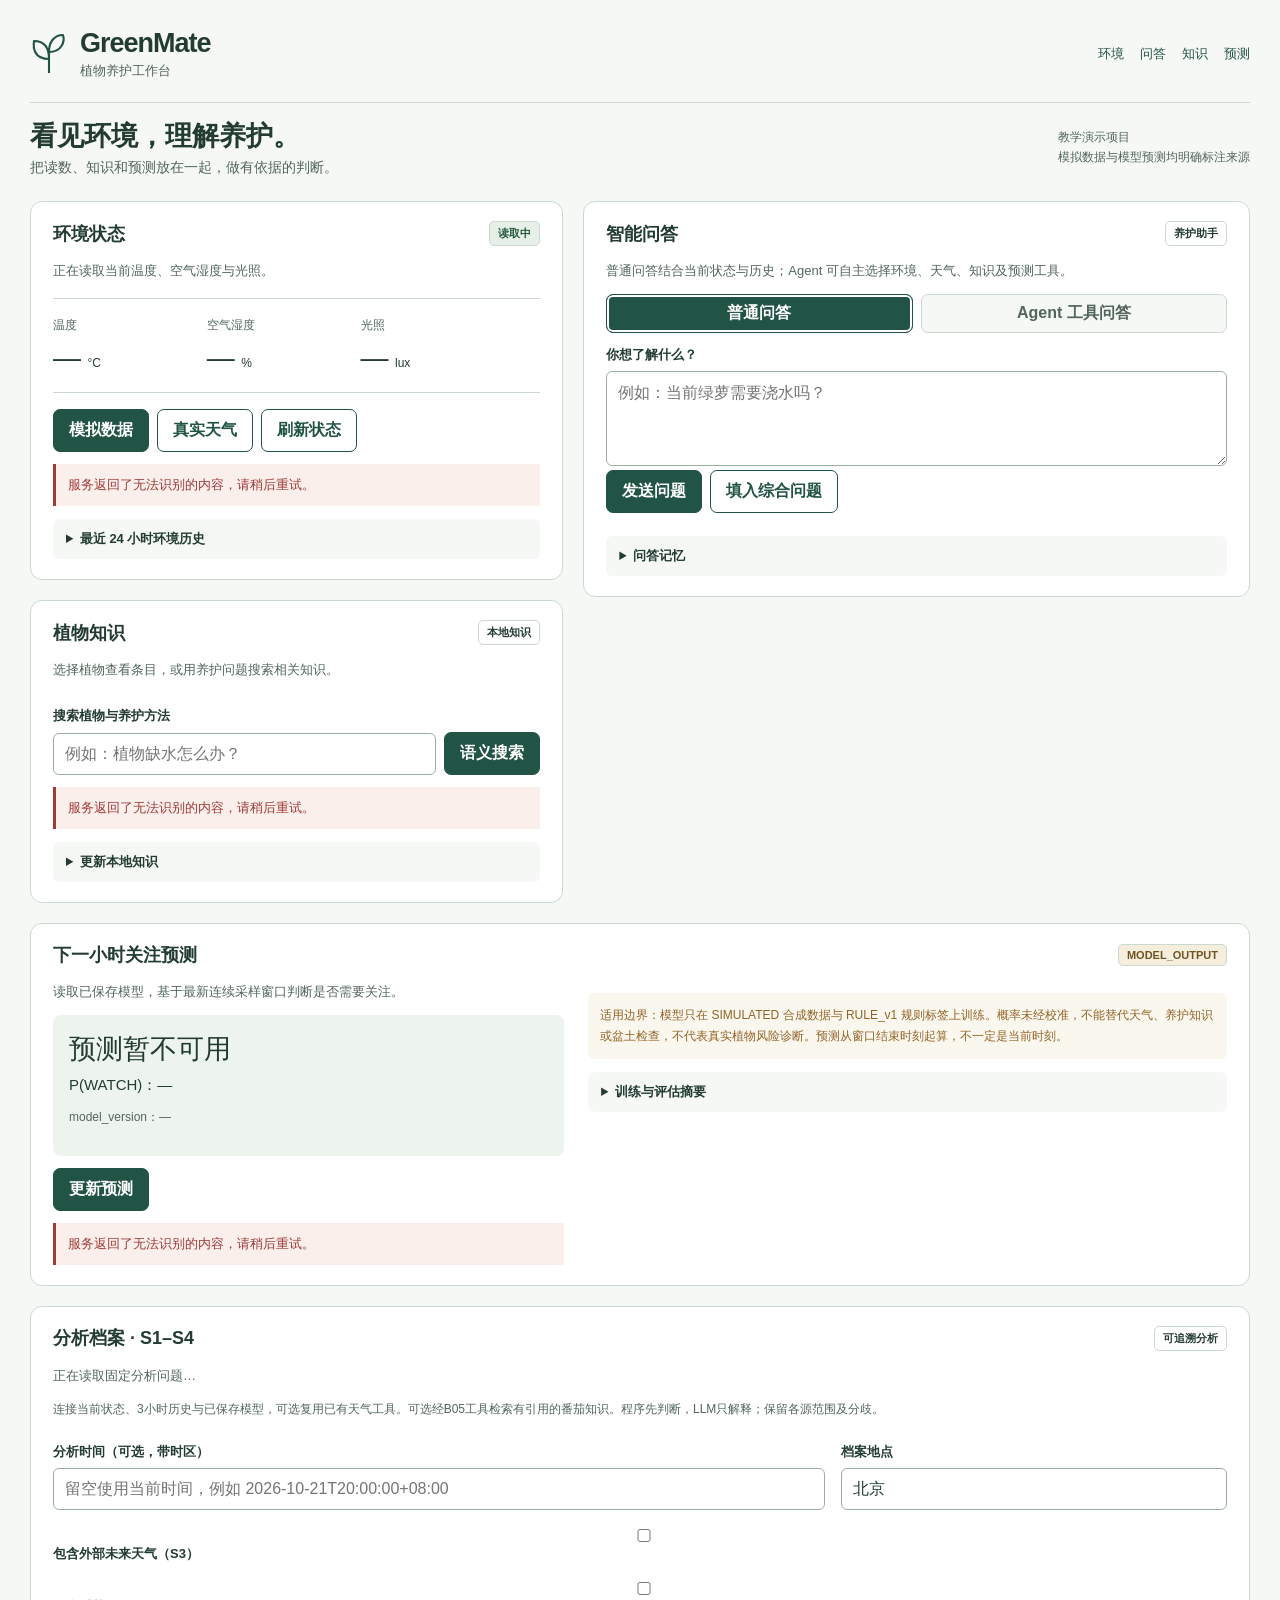
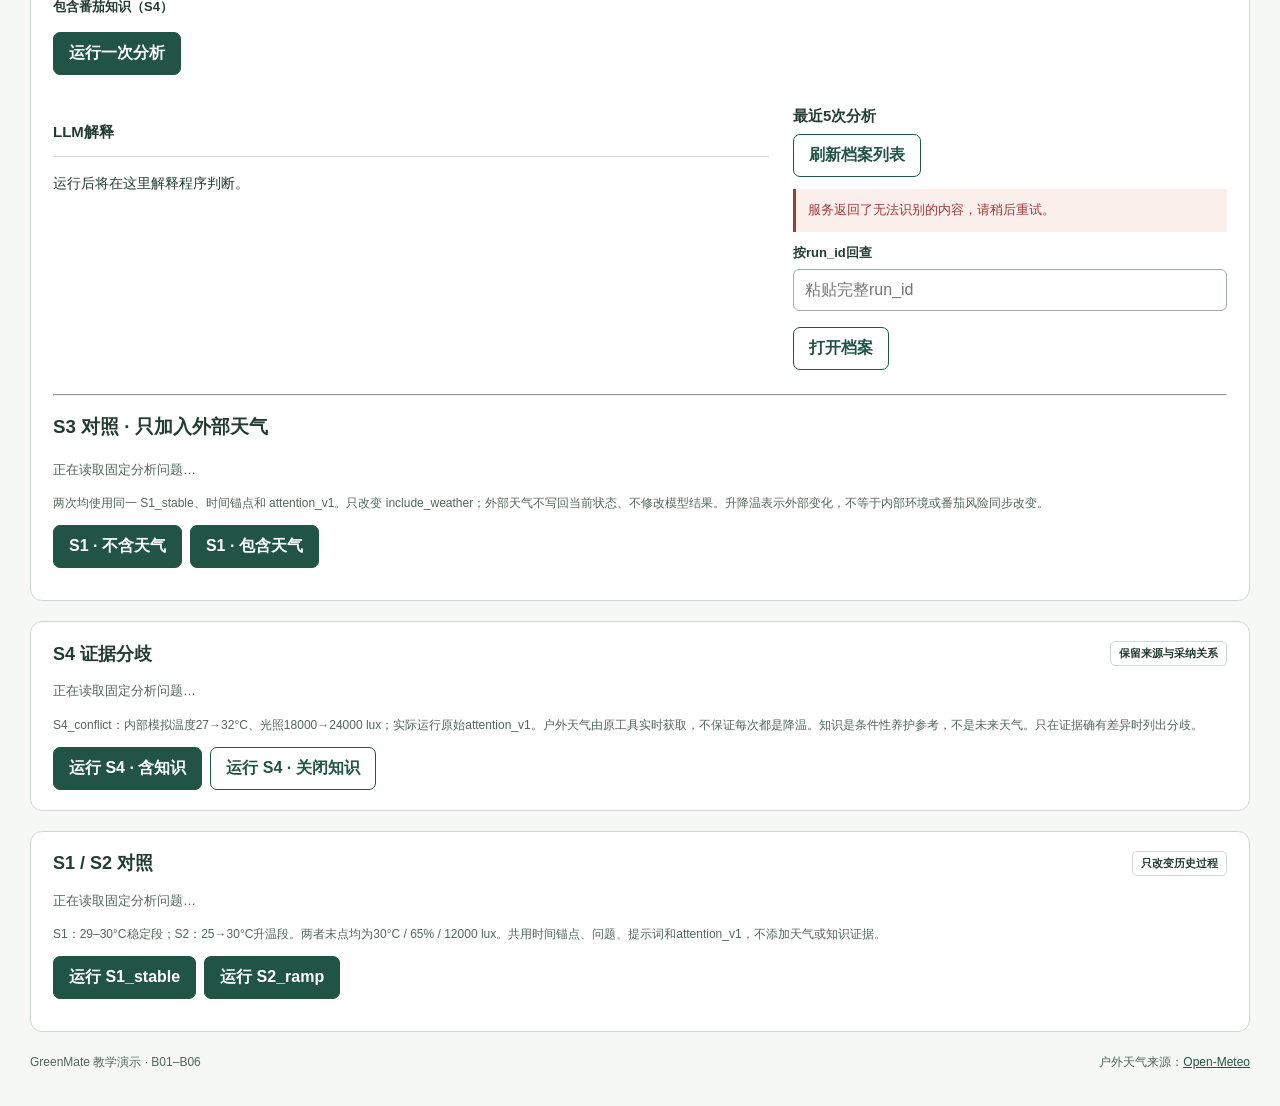
==== index.html @ fd6fed48 "项目结构调整：GreenMate 代码移至仓库根目录" ====
<!doctype html>
<html lang="zh-CN">
<head>
<meta charset="utf-8"><meta name="viewport" content="width=device-width,initial-scale=1">
<title>GreenMate · 养护工作台</title>
<style>
:root{color-scheme:light;--leaf:#225445;--sage:#dce9e2;--paper:#f6f8f6;--ink:#233c32;--muted:#52665b;--line:#ccd9d0;--amber:#936325;--red:#9f3b37;font-family:"PingFang SC","Microsoft YaHei",sans-serif;color:var(--ink);background:var(--paper)}
*{box-sizing:border-box}body{margin:0}button,input,textarea{font:inherit}button{cursor:pointer;border:1px solid var(--leaf);background:var(--leaf);color:white;border-radius:7px;padding:10px 15px;font-weight:600}button:hover{filter:brightness(.94)}button:disabled{opacity:.55;cursor:wait}button.secondary{background:white;color:var(--leaf)}button[aria-pressed=true]{box-shadow:inset 0 0 0 2px white}input,textarea{border:1px solid #9caf9e;border-radius:6px;background:white;padding:11px;color:var(--ink);width:100%}textarea{resize:vertical;min-height:95px}button:focus-visible,input:focus-visible,textarea:focus-visible,summary:focus-visible,a:focus-visible{outline:3px solid #b5964c;outline-offset:3px}a{color:var(--leaf)}
header{max-width:1280px;margin:auto;padding:28px 30px 22px;display:flex;justify-content:space-between;align-items:center;gap:20px}.brand{display:flex;align-items:center;gap:12px}.mark{width:38px;height:44px;color:var(--leaf)}h1{font-size:27px;letter-spacing:-1px;margin:0}.subtitle{font-size:13px;color:var(--muted);margin:3px 0 0}nav{display:flex;gap:16px;font-size:13px}nav a{text-decoration:none}main{max-width:1280px;margin:auto;padding:0 30px 35px}.intro{padding:15px 0 24px;border-top:1px solid var(--line);display:flex;justify-content:space-between;align-items:center;gap:16px}.intro h2{font-family:"Songti SC","STSong",serif;font-size:27px;font-weight:600;margin:0}.intro p{margin:5px 0 0;color:var(--muted);font-size:14px}.local-note{font-size:12px;max-width:260px;line-height:1.6;color:var(--muted)}.workspace{display:grid;grid-template-columns:minmax(0,1fr) minmax(0,1.25fr);gap:20px;align-items:start}.card{background:white;border:1px solid var(--line);border-radius:12px;overflow:hidden}.card-head{padding:19px 22px 14px;display:flex;align-items:center;justify-content:space-between;gap:12px}.card-head h2{margin:0;font-size:18px}.card-body{padding:0 22px 20px}.description{color:var(--muted);font-size:13px;line-height:1.7;margin:0 0 12px}.badge{display:inline-flex;padding:4px 8px;border:1px solid var(--line);border-radius:5px;font-size:11px;font-weight:600;overflow-wrap:anywhere}.badge.sim{background:#e6f0e8;color:#24573c}.badge.real{background:#e4eef7;color:#2a5275}.badge.model{background:#f5eedc;color:#715322}.badges{display:flex;flex-wrap:wrap;gap:6px;margin:10px 0}.readings{display:grid;grid-template-columns:1fr 1fr 1.25fr;gap:10px;padding:18px 0;border-top:1px solid var(--line);border-bottom:1px solid var(--line);margin:16px 0}.readings dt{color:var(--muted);font-size:12px}.readings dd{margin:8px 0 0;font-size:28px;letter-spacing:-.7px;font-variant-numeric:tabular-nums}.unit{font-size:12px;letter-spacing:0}.actions{display:flex;gap:8px;flex-wrap:wrap}.small{font-size:12px;color:var(--muted);line-height:1.7}.notice{font-size:13px;line-height:1.7;margin:12px 0 0;white-space:pre-wrap;overflow-wrap:anywhere}.notice:empty{display:none}.notice.error{color:var(--red);background:#fbefec;border-left:3px solid var(--red);padding:10px 12px}.notice.success{color:var(--leaf)}label{display:block;font-size:13px;font-weight:600;margin:12px 0 7px}.answer{white-space:pre-wrap;overflow-wrap:anywhere;font-size:14px;line-height:1.8;border-top:1px solid var(--line);padding-top:14px;margin-top:14px}.answer:empty{display:none}details{margin-top:13px;background:var(--paper);padding:11px 13px;border-radius:6px}summary{cursor:pointer;font-size:13px;font-weight:600}pre{white-space:pre-wrap;overflow-wrap:anywhere;font-size:12px;line-height:1.6}ol.tool-list{list-style:none;padding-left:0;font-size:13px}ol.tool-list>li{margin:15px 0}.tool-title{font-size:13px;overflow-wrap:anywhere}.history-list{max-height:180px;overflow:auto;margin-top:10px}.history-message{font-size:13px;line-height:1.6;padding:8px 0;border-bottom:1px solid var(--line);white-space:pre-wrap;overflow-wrap:anywhere}.plant-list{display:flex;flex-wrap:wrap;gap:8px;margin-bottom:14px}.plant-list button{border-color:var(--line);background:var(--paper);color:var(--ink);padding:7px 12px;font-size:13px}.search-row{display:flex;gap:8px;align-items:center}.search-row button{white-space:nowrap}.knowledge-item{border-top:1px solid var(--line);padding:12px 0}.knowledge-item h3{font-size:15px;margin:0 0 5px}.knowledge-item p{font-size:13px;line-height:1.7;margin:4px 0}.prediction-box{padding:16px;background:#edf4ee;border-radius:8px;margin:12px 0}.prediction-title{font-family:"Songti SC","STSong",serif;font-size:27px;margin:0 0 9px}.probability{font-size:15px;font-variant-numeric:tabular-nums}.boundary{font-size:12px;line-height:1.75;color:var(--amber);background:#faf7ef;padding:12px;border-radius:6px}.footer{font-size:12px;color:var(--muted);margin-top:22px;display:flex;justify-content:space-between;gap:12px}.chat-card{grid-column:2;grid-row:1 / span 2}.knowledge-card{grid-column:1}.prediction-card{grid-column:1 / -1}.prediction-layout{display:grid;grid-template-columns:1fr 1.25fr;gap:24px}.mode-tabs{display:flex;gap:8px;margin-bottom:13px}.mode-tabs button{flex:1;padding:8px}.mode-tabs button[aria-pressed=false]{background:var(--paper);color:var(--muted);border-color:var(--line)}.loading{color:var(--muted)}[hidden]{display:none!important}
@media(max-width:850px){.workspace{grid-template-columns:1fr}.chat-card,.knowledge-card,.prediction-card{grid-column:auto;grid-row:auto}.prediction-layout{grid-template-columns:1fr;gap:8px}header{padding:20px}.intro{align-items:start}.local-note{display:none}main{padding:0 16px 25px}nav{gap:10px}.readings dd{font-size:26px}}
@media(max-width:450px){nav{display:none}.card-head{padding:16px}.card-body{padding:0 16px 18px}.intro h2{font-size:24px}.search-row{flex-wrap:wrap}.search-row button{width:100%}.readings dd{font-size:23px}}
.analysis-card{grid-column:1/-1}.analysis-grid{display:grid;grid-template-columns:minmax(0,1.65fr) minmax(0,1fr);gap:24px}.analysis-inputs{display:grid;grid-template-columns:minmax(0,2fr) minmax(0,1fr);gap:16px}.run-id{font-weight:600;overflow-wrap:anywhere}.analysis-subtitle{font-size:15px;margin:16px 0 8px}.analysis-summary p,.analysis-summary li{font-size:13px;line-height:1.8;overflow-wrap:anywhere}.analysis-run{display:block;width:100%;text-align:left;background:var(--paper);color:var(--ink);border-color:var(--line);font-size:12px;font-weight:400;overflow-wrap:anywhere;margin-top:8px}.analysis-run span{display:block;line-height:1.6}.analysis-limits{padding-left:20px}@media(max-width:850px){.analysis-grid,.analysis-inputs{grid-template-columns:1fr;gap:10px}}
#s3-results{grid-template-columns:repeat(2,minmax(0,1fr))}@media(max-width:850px){#s3-results{grid-template-columns:1fr}}
.scenario-card{grid-column:1/-1}.compare-scroll{overflow-x:auto;margin-top:14px}.compare-table{width:100%;border-collapse:collapse;table-layout:fixed;min-width:650px}.compare-table th,.compare-table td{border:1px solid var(--line);padding:12px;text-align:left;vertical-align:top;overflow-wrap:anywhere;font-size:13px;line-height:1.7}.compare-table th{background:var(--paper)}.compare-table th:first-child{width:16%}.compare-table th:last-child{width:11%}.compare-table pre{font-size:11px}.compare-ids{font-size:12px;overflow-wrap:anywhere;line-height:1.8}.delta-list{padding-left:20px;font-size:13px;line-height:1.8;overflow-wrap:anywhere}
.s4-evidence{display:grid;grid-template-columns:repeat(auto-fit,minmax(min(100%,290px),1fr));gap:16px}.s4-evidence article{border:1px solid var(--line,#dce6df);border-radius:12px;padding:16px;min-width:0}.s4-evidence pre{max-height:320px;overflow:auto;white-space:pre-wrap;overflow-wrap:anywhere}.s4-evidence h4{margin:0 0 12px}.s4-evidence p,#s4-tools li{overflow-wrap:anywhere}#s4-conflict{grid-column:1/-1}#s4-level{font-weight:600}
</style>
</head>
<body>
<header><div class="brand"><svg class="mark" viewBox="0 0 38 44" aria-hidden="true"><path d="M19 41V16M19 27C4 27 3 16 4 9c10 0 15 6 15 18ZM19 20C32 20 35 9 33 3c-9 0-14 7-14 17Z" fill="none" stroke="currentColor" stroke-width="2.1" stroke-linejoin="round"/></svg><div><h1>GreenMate</h1><p class="subtitle">植物养护工作台</p></div></div><nav aria-label="页面导航"><a href="#environment">环境</a><a href="#conversation">问答</a><a href="#knowledge">知识</a><a href="#prediction">预测</a></nav></header>
<main><div class="intro"><div><h2>看见环境，理解养护。</h2><p>把读数、知识和预测放在一起，做有依据的判断。</p></div><span class="local-note">教学演示项目<br>模拟数据与模型预测均明确标注来源</span></div>
<div class="workspace">
<section class="card" id="environment" aria-labelledby="environment-title"><div class="card-head"><h2 id="environment-title">环境状态</h2><span class="badge sim" id="source-type">读取中</span></div><div class="card-body"><p class="description" id="source-note">正在读取当前温度、空气湿度与光照。</p><dl class="readings"><div><dt>温度</dt><dd><span id="temperature">—</span> <span class="unit">°C</span></dd></div><div><dt>空气湿度</dt><dd><span id="humidity">—</span> <span class="unit">%</span></dd></div><div><dt>光照</dt><dd><span id="light">—</span> <span class="unit">lux</span></dd></div></dl><div class="actions"><button id="set-simulated" type="button" aria-pressed="false">模拟数据</button><button id="fetch-weather" class="secondary" type="button" aria-pressed="false">真实天气</button><button id="refresh" class="secondary" type="button">刷新状态</button></div><p class="notice" id="status" role="status" aria-live="polite"></p><p class="small" id="state-time"></p><details><summary>最近 24 小时环境历史</summary><button class="secondary" id="load-samples" type="button">查看历史样本</button><p id="sample-status" class="notice" role="status"></p><div id="sample-summary" class="small"></div><div id="sample-history" class="history-list"></div></details></div></section>
<section class="card chat-card" id="conversation" aria-labelledby="conversation-title"><div class="card-head"><h2 id="conversation-title">智能问答</h2><span class="badge">养护助手</span></div><div class="card-body"><p class="description">普通问答结合当前状态与历史；Agent 可自主选择环境、天气、知识及预测工具。</p><div class="mode-tabs" role="group" aria-label="问答方式"><button id="mode-ask" type="button" aria-pressed="true">普通问答</button><button id="mode-agent" type="button" aria-pressed="false">Agent 工具问答</button></div><form id="ask-form"><label for="question">你想了解什么？</label><textarea id="question" name="question" maxlength="2000" required placeholder="例如：当前绿萝需要浇水吗？"></textarea><div class="actions"><button id="ask-button" type="submit">发送问题</button><button id="example-question" class="secondary" type="button">填入综合问题</button></div></form><p class="notice" id="ask-status" role="status" aria-live="polite"></p><div id="answer-evidence" class="badges" aria-label="回答证据类型"></div><div id="answer" class="answer" aria-live="polite"></div><details id="agent-trace" hidden><summary id="agent-trace-summary">本次工具调用链</summary><p class="small">只展示实际执行记录。MODEL_OUTPUT 是预测证据，不是测量或天气数据。</p><ol class="tool-list" id="agent-tool-list"></ol></details><details id="chat-memory"><summary>问答记忆</summary><button id="load-chat" class="secondary" type="button">刷新问答历史</button><p class="notice" id="chat-status" role="status"></p><div class="history-list" id="chat-history"></div></details></div></section>
<section class="card knowledge-card" id="knowledge" aria-labelledby="knowledge-title"><div class="card-head"><h2 id="knowledge-title">植物知识</h2><span class="badge">本地知识</span></div><div class="card-body"><p class="description">选择植物查看条目，或用养护问题搜索相关知识。</p><div class="plant-list" id="plant-list"></div><form id="knowledge-form"><label for="knowledge-query">搜索植物与养护方法</label><div class="search-row"><input id="knowledge-query" maxlength="2000" required placeholder="例如：植物缺水怎么办？"><button id="search-button" type="submit">语义搜索</button></div></form><p id="knowledge-status" class="notice" role="status" aria-live="polite"></p><div id="knowledge-results"></div><details><summary>更新本地知识</summary><p class="small">编辑 plants.json 后重新加载。模型不可用时检索会回退到关键词，中文语义排序存在局限。</p><button id="reload-knowledge" type="button" class="secondary">重新加载知识</button></details></div></section>
<section class="card prediction-card" id="prediction" aria-labelledby="prediction-title"><div class="card-head"><h2 id="prediction-title">下一小时关注预测</h2><span class="badge model">MODEL_OUTPUT</span></div><div class="card-body prediction-layout"><div><p class="description">读取已保存模型，基于最新连续采样窗口判断是否需要关注。</p><div class="prediction-box"><p class="prediction-title" id="prediction-label">等待预测</p><div class="probability" id="prediction-probability">P(WATCH)：—</div><p id="prediction-version" class="small">model_version：—</p><p id="prediction-window" class="small"></p></div><button id="predict-button" type="button">更新预测</button><p id="prediction-status" class="notice" role="status" aria-live="polite"></p></div><div><p class="boundary">适用边界：模型只在 SIMULATED 合成数据与 RULE_v1 规则标签上训练。概率未经校准，不能替代天气、养护知识或盆土检查，不代表真实植物风险诊断。预测从窗口结束时刻起算，不一定是当前时刻。</p><details><summary>训练与评估摘要</summary><button id="load-metrics" class="secondary" type="button">查看评估指标</button><p id="metrics-status" class="notice" role="status"></p><pre id="metrics-summary"></pre></details></div></div></section>
<section class="card analysis-card" id="analysis-archive" aria-labelledby="analysis-heading"><div class="card-head"><h2 id="analysis-heading">分析档案 · S1–S4</h2><span class="badge">可追溯分析</span></div><div class="card-body"><p class="description" id="analysis-question">正在读取固定分析问题…</p><p class="small">连接当前状态、3小时历史与已保存模型，可选复用已有天气工具。可选经B05工具检索有引用的番茄知识。程序先判断，LLM只解释；保留各源范围及分歧。</p><form id="analysis-form"><div class="analysis-inputs"><div><label for="analysis-time">分析时间（可选，带时区）</label><input id="analysis-time" placeholder="留空使用当前时间，例如 2026-10-21T20:00:00+08:00"></div><div><label for="analysis-location">档案地点</label><input id="analysis-location" value="北京" maxlength="100" required></div></div><p><label><input id="analysis-weather" type="checkbox"> 包含外部未来天气（S3）</label></p><p><label><input id="analysis-knowledge" type="checkbox"> 包含番茄知识（S4）</label></p><p><button id="run-analysis" type="submit">运行一次分析</button></p></form><p id="analysis-status" class="notice" role="status" aria-live="polite"></p><div class="analysis-grid"><div><p id="analysis-run-id" class="run-id"></p><div id="analysis-evidence" class="badges"></div><div id="analysis-judgment"></div><details id="analysis-raw" hidden><summary>本次完整证据与结构化JSON</summary><pre id="analysis-json"></pre></details><h3 class="analysis-subtitle">LLM解释</h3><div id="analysis-answer" class="answer">运行后将在这里解释程序判断。</div></div><aside><h3 class="analysis-subtitle">最近5次分析</h3><button id="refresh-runs" class="secondary" type="button">刷新档案列表</button><p id="analysis-list-status" class="notice" role="status"></p><div id="analysis-runs"></div><form id="lookup-run"><label for="lookup-run-id">按run_id回查</label><input id="lookup-run-id" required maxlength="100" placeholder="粘贴完整run_id"><p><button id="lookup-run-button" class="secondary" type="submit">打开档案</button></p></form></aside></div><hr><div id="s3-comparison"><h3>S3 对照 · 只加入外部天气</h3><p class="description" id="s3-question">正在读取固定分析问题…</p><p class="small">两次均使用同一 S1_stable、时间锚点和 attention_v1。只改变 include_weather；外部天气不写回当前状态、不修改模型结果。升降温表示外部变化，不等于内部环境或番茄风险同步改变。</p><div class="actions"><button id="run-s3-without" type="button">S1 · 不含天气</button><button id="run-s3-with" type="button">S1 · 包含天气</button></div><p id="s3-status" class="notice" role="status" aria-live="polite"></p><p id="s3-match" class="small"></p><div class="analysis-grid" id="s3-results"><article id="s3-without"></article><article id="s3-with"></article></div></div></div></section>
<section class="card scenario-card" id="s4-conflict" aria-labelledby="s4-heading"><div class="card-head"><h2 id="s4-heading">S4 证据分歧</h2><span class="badge">保留来源与采纳关系</span></div><div class="card-body"><p class="description" id="s4-question">正在读取固定分析问题…</p><p class="small">S4_conflict：内部模拟温度27→32°C、光照18000→24000 lux；实际运行原始attention_v1。户外天气由原工具实时获取，不保证每次都是降温。知识是条件性养护参考，不是未来天气。只在证据确有差异时列出分歧。</p><div class="actions"><button id="run-s4" type="button">运行 S4 · 含知识</button><button id="run-s4-without" class="secondary" type="button">运行 S4 · 关闭知识</button></div><p id="s4-status" class="notice" role="status" aria-live="polite"></p><div id="s4-result" hidden><p id="s4-run-id" class="run-id"></p><p id="s4-level" class="boundary"></p><h3>证据卡与身份字段</h3><p class="small">evidence_records 保留已采用证据和未启用的 unavailable 记录；只有 status=ok 的已采用证据用于判断。</p><div id="s4-evidence" class="s4-evidence"></div><h3>真实工具链</h3><ol id="s4-tools" class="tool-list"></ol><p class="small">HISTORY为锚定SQL查询，MODEL_OUTPUT为已保存模型的本地推理，不伪记为B05工具调用。工具status记录执行结果，adopted记录校验后是否采用。</p><h3>未消解的冲突 / 分歧</h3><ul id="s4-conflicts" class="analysis-limits"></ul><h3>LLM 解释</h3><div id="s4-answer" class="answer"></div></div></div></section>
<section class="card scenario-card" id="scenario-comparison" aria-labelledby="scenario-heading"><div class="card-head"><h2 id="scenario-heading">S1 / S2 对照</h2><span class="badge">只改变历史过程</span></div><div class="card-body"><p class="description" id="scenario-question">正在读取固定分析问题…</p><p class="small">S1：29–30°C稳定段；S2：25→30°C升温段。两者末点均为30°C / 65% / 12000 lux。共用时间锚点、问题、提示词和attention_v1，不添加天气或知识证据。</p><div class="actions"><button id="run-s1" type="button">运行 S1_stable</button><button id="run-s2" type="button">运行 S2_ramp</button></div><p id="scenario-status" class="notice" role="status" aria-live="polite"></p><p id="scenario-run-ids" class="compare-ids"></p><div id="scenario-comparison-result" hidden><p id="scenario-question-match" class="notice"></p><p id="scenario-anchor" class="small"></p><div class="compare-scroll"><table class="compare-table"><thead><tr><th>对照项</th><th>S1_stable</th><th>S2_ramp</th><th>结果</th></tr></thead><tbody id="scenario-rows"></tbody></table></div><h3 class="analysis-subtitle">结构化差异</h3><details open><summary id="scenario-changed-summary">变化字段</summary><ul id="scenario-changed" class="delta-list"></ul></details><details><summary id="scenario-unchanged-summary">不变字段</summary><ul id="scenario-unchanged" class="delta-list"></ul></details><details><summary>核对实际历史窗口</summary><pre id="scenario-coverage"></pre></details><div id="scenario-notes" class="small"></div></div></div></section>
</div><footer class="footer"><span>GreenMate 教学演示 · B01–B06</span><span>户外天气来源：<a href="https://open-meteo.com/">Open-Meteo</a></span></footer></main>
<script>
const $=id=>document.getElementById(id);
let mode='ask';
function notice(id,message='',error=false){const node=$(id);node.textContent=message;node.className='notice '+(error?'error':'success');}
function errorText(error){return error.message||'请求失败，请稍后重试。';}
async function request(path,options={}){let response;try{response=await fetch(path,{...options,headers:{'Content-Type':'application/json',...options.headers}});}catch{throw new Error('无法连接服务，请检查网络和 GreenMate 是否已启动。');}let data;try{data=await response.json();}catch{throw new Error('服务返回了无法识别的内容，请稍后重试。');}if(!response.ok||data.error&&typeof data.error==='object'){const info=data.error;const err=new Error(info&&info.message?info.message+'\n'+info.hint:(data.detail||data.llm_error?.message||'服务暂不可用，请稍后重试。'));err.data=data;throw err;}return data;}
function post(path,body){return request(path,{method:'POST',body:JSON.stringify(body)});}
async function action(button,status,task){button.disabled=true;notice(status,'正在处理，请稍候…');try{await task();}catch(error){notice(status,errorText(error),true);}finally{button.disabled=false;}}
function badge(text,type=''){const span=document.createElement('span');span.className='badge '+type;span.textContent=text;return span;}
function evidenceLabels(types){$('answer-evidence').replaceChildren(...[...new Set(types)].map(type=>badge(type,type==='MODEL_OUTPUT'?'model':'')));}
function renderState(state){for(const key of ['temperature','humidity','light'])$(key).textContent=state[key];$('source-type').textContent=state.source_type;$('source-type').className='badge '+(state.source_type==='REAL_WEATHER'?'real':'sim');$('source-note').textContent={SIMULATED:'模拟环境，非真实传感器读数。',REAL_WEATHER:'温湿度来自户外天气 API；光照是保留值，并非天气实测。',MANUAL:'手动设置的参数，非真实传感器读数。'}[state.source_type]||'请核对数据来源。';$('state-time').textContent='状态时间：'+state.timestamp;$('set-simulated').setAttribute('aria-pressed',String(state.source_type==='SIMULATED'));$('fetch-weather').setAttribute('aria-pressed',String(state.source_type==='REAL_WEATHER'));}
async function refreshState(){renderState(await request('/api/state'));notice('status','状态已更新。');}
$('refresh').onclick=()=>action($('refresh'),'status',refreshState);
for(const [id,source] of [['set-simulated','SIMULATED'],['fetch-weather','REAL_WEATHER']])$(id).onclick=()=>action($(id),'status',async()=>{renderState(await post('/api/set-source',{source}));notice('status',source==='SIMULATED'?'已恢复模拟数据 24°C / 65% / 12000 lux。':'已更新为真实户外天气。');});
function setMode(value){mode=value;$('mode-ask').setAttribute('aria-pressed',String(value==='ask'));$('mode-agent').setAttribute('aria-pressed',String(value==='agent'));$('ask-button').textContent=value==='ask'?'发送问题':'发送给 Agent';}
$('mode-ask').onclick=()=>setMode('ask');$('mode-agent').onclick=()=>setMode('agent');
$('example-question').onclick=()=>{setMode('agent');$('question').value='预测接下来一小时要不要关注，并结合北京天气、最近24小时历史和绿萝养护知识说明。请分别说明证据来源和不确定性。';$('question').focus();};
function renderTrace(data){const calls=data.tool_calls||[];$('agent-trace').hidden=false;$('agent-trace-summary').textContent=`本次工具调用链：${calls.length} 次调用，${data.iterations||0} 轮`;$('agent-tool-list').replaceChildren();const labels=[];for(const call of calls){const item=document.createElement('li');const title=document.createElement('strong');title.className='tool-title';title.textContent=`${call.sequence}. ${call.tool} · ${call.status} · ${call.elapsed_ms} ms`;const args=document.createElement('pre');args.textContent='参数：'+JSON.stringify(call.arguments);const tag=call.result?.data?.evidence_type||call.result?.source||'UNKNOWN';labels.push(tag);const detail=document.createElement('details');const summary=document.createElement('summary');summary.textContent='参数与完整结果';const result=document.createElement('pre');result.textContent=JSON.stringify(call.result,null,2);detail.append(summary,result);item.append(title,badge(tag,tag==='MODEL_OUTPUT'?'model':''),args,detail);$('agent-tool-list').append(item);}if(!calls.length){const li=document.createElement('li');li.textContent='本次没有执行工具。';$('agent-tool-list').append(li);}evidenceLabels(labels);}
$('ask-form').onsubmit=event=>{event.preventDefault();const question=$('question').value.trim();if(!question){notice('ask-status','请先填写问题。',true);return;}const selected=mode;action($('ask-button'),'ask-status',async()=>{$('answer').textContent='';$('agent-trace').hidden=true;evidenceLabels([]);try{const data=await post(selected==='ask'?'/api/ask':'/api/agent',{question});$('answer').textContent=data.answer;if(selected==='agent')renderTrace(data);else evidenceLabels([data.source_type,'STATE_CONTEXT']);notice('ask-status','回答已完成。');}catch(error){if(error.data){if(selected==='agent')renderTrace(error.data);$('answer').textContent=error.data.answer||'';}throw error;}});};
$('load-chat').onclick=()=>action($('load-chat'),'chat-status',async()=>{const items=await request('/api/history');$('chat-history').replaceChildren(...items.map(item=>{const p=document.createElement('div');p.className='history-message';p.textContent=(item.role==='user'?'你：':'GreenMate：')+item.content;return p;}));notice('chat-status',`SQLite 中最近 ${items.length} 条问答。重启后仍保留。`);});
$('load-samples').onclick=()=>action($('load-samples'),'sample-status',async()=>{const data=await request('/api/environment/history');$('sample-summary').textContent=`${data.count} 条样本 · ${data.source} · 最近 ${data.hours} 小时`;$('sample-history').replaceChildren(...data.items.map(row=>{const p=document.createElement('div');p.className='history-message';p.textContent=`${row.timestamp} · ${row.temperature}°C / ${row.humidity}% / ${row.light} lux · ${row.source_type}`;return p;}));notice('sample-status',data.count?'历史样本已加载；seed_demo 为模拟演示数据。':'当前时间范围内暂无样本，请检查演示数据时间。');});
function showKnowledge(items){$('knowledge-results').replaceChildren(...items.map(item=>{const box=document.createElement('article');box.className='knowledge-item';const title=document.createElement('h3');title.textContent=item.name;const overview=document.createElement('p');overview.textContent=`光照：${item.light}；浇水：${item.water_freq}`;const tips=document.createElement('p');tips.textContent=item.tips;box.append(title,overview,tips);if(item.citation){const citation=document.createElement('p');citation.className='small';citation.textContent=`citation：${item.citation.id} · ${item.citation.name} · ${item.citation.snippet}`;box.append(citation);}return box;}));}
async function loadKnowledge(){const items=await request('/api/knowledge');$('plant-list').replaceChildren(...items.map(item=>{const button=document.createElement('button');button.type='button';button.textContent=item.name;button.onclick=()=>{showKnowledge([item]);notice('knowledge-status','本地条目 · '+item.name);};return button;}));notice('knowledge-status',`已加载 ${items.length} 种植物，选择条目或搜索。`);}
$('knowledge-form').onsubmit=event=>{event.preventDefault();const query=$('knowledge-query').value.trim();if(!query){notice('knowledge-status','请先填写搜索内容。',true);return;}action($('search-button'),'knowledge-status',async()=>{const data=await request('/api/knowledge/search?query='+encodeURIComponent(query));showKnowledge(data.items);notice('knowledge-status',data.items.length?`语义检索命中 ${data.items.length} 条；模型不可用时自动回退关键词，中文排序仅供参考。`:'查询已完成，未找到匹配知识；这不表示服务故障。');});};
$('reload-knowledge').onclick=()=>action($('reload-knowledge'),'knowledge-status',async()=>{const data=await post('/api/knowledge/reload',{});await loadKnowledge();showKnowledge([]);notice('knowledge-status',data.index_ready?'知识与向量索引已重新加载。':data.message);});
async function refreshPrediction(){const data=await request('/api/ml/predict');if(data.status!=='ok')throw new Error(typeof data.error==='string'?data.error:'当前窗口无法预测，请检查最新采样是否连续。');$('prediction-label').textContent=data.prediction==='WATCH'?'建议关注':'暂未触发关注';$('prediction-probability').textContent=`P(WATCH)：${(data.probability*100).toFixed(2)}%`;$('prediction-version').textContent=`model_version：${data.model_version} · ${data.source_type}`;$('prediction-window').textContent=`输入：${data.window_start} 至 ${data.window_end}；预测此后 ${data.horizon_minutes} 分钟。`;notice('prediction-status','已从本地模型读取预测；未重新训练。');}
$('predict-button').onclick=()=>action($('predict-button'),'prediction-status',async()=>{try{await refreshPrediction();}catch(error){$('prediction-label').textContent='预测暂不可用';$('prediction-probability').textContent='P(WATCH)：—';throw error;}});
$('load-metrics').onclick=()=>action($('load-metrics'),'metrics-status',async()=>{const data=await request('/api/ml/metrics');const metric=data.baselines.logistic_regression.test;$('metrics-summary').textContent=`测试集 ${data.test_count} 条\nAccuracy ${(metric.accuracy*100).toFixed(2)}%\nWATCH Recall ${(metric.recall*100).toFixed(2)}%\n${data.recall_comparison}`;notice('metrics-status','读取已保存指标，不触发训练。');});
function renderAnalysis(run){
 if(run.judgment.evidence_by_type||run.judgment.evidence_records)renderS4(run);
 $('analysis-run-id').textContent='run_id：'+run.run_id;
 $('lookup-run-id').value=run.run_id;
 $('analysis-evidence').replaceChildren(...Object.entries(run.evidence_status).map(([key,value])=>badge(key+' · '+value,value==='ok'?'sim':'')));
 const box=$('analysis-judgment');box.replaceChildren();box.className='analysis-summary';
 const paragraph=text=>{const p=document.createElement('p');p.textContent=text;box.append(p);};
 paragraph('时间锚点：'+run.analysis_time+'；地点：'+run.location+'。');
 const current=run.judgment.current_state;
 paragraph(current?`当前状态：${current.temperature}°C / ${current.humidity}% / ${current.light} lux · ${current.source_type}；快照时间：${current.timestamp}`:'当前状态证据不可用，请查看完整记录中的原因。');
 paragraph(`历史窗口：${run.history_window.start} 至 ${run.history_window.end}，${run.history_window.count} 个点（${run.history_window.status}）。`);
 const trend=run.judgment.recent_trend;
 if(trend.status==='ok')for(const [key,value] of Object.entries(trend.metrics))paragraph(`${key}：${value.direction}；首点 ${value.first}，末点 ${value.last}，delta ${value.delta}，范围 ${value.min}–${value.max}。`);
 else paragraph('趋势不可判断：'+trend.reason);
 const prediction=run.prediction;
 paragraph(prediction.status==='ok'?`MODEL_OUTPUT：${prediction.prediction}，P(WATCH)=${(prediction.probability*100).toFixed(2)}%，model_version=${prediction.model_version}。`:'预测证据不可用：'+prediction.error);
 if(prediction.status==='ok')paragraph(`预测目标：${prediction.target_start} 至 ${prediction.target_end}；输入末点：${prediction.window_end}。`);
 if(run.judgment.weather_evidence){const weather=document.createElement('p');weather.textContent='外部天气：'+run.judgment.weather_evidence.status+'；'+run.judgment.weather_expectation+' / '+run.judgment.attention_adjustment+'。'+run.judgment.adjustment_reason;box.append(weather);}
 const heading=document.createElement('h3');heading.className='analysis-subtitle';heading.textContent='判断限制';box.append(heading);
 const limits=document.createElement('ul');limits.className='analysis-limits';for(const text of run.judgment.judgment_limits){const li=document.createElement('li');li.textContent=text;limits.append(li);}box.append(limits);
 $('analysis-answer').textContent=run.answer||'LLM解释暂不可用；本次结构化判断与证据已保存，可以按run_id回查。';
 $('analysis-json').textContent=JSON.stringify(run,null,2);$('analysis-raw').hidden=false;
 notice('analysis-status',run.judgment.explanation_status==='ok'?'分析已归档；LLM解释与程序判断分开保存。':'证据已归档，LLM解释未取得。请检查网络或配置后再运行；已有档案不会丢失。',run.judgment.explanation_status!=='ok');
}
async function loadRuns(){const data=await request('/api/analyze');$('analysis-question').textContent=data.question;$('scenario-question').textContent=data.question;$('s3-question').textContent=data.question;$('s4-question').textContent=data.question;$('analysis-runs').replaceChildren(...data.items.map(run=>{const button=document.createElement('button');button.type='button';button.className='analysis-run';const id=document.createElement('span');id.textContent=run.run_id;const info=document.createElement('span');info.textContent=run.analysis_time+' · '+run.location;button.append(id,info);button.onclick=()=>action(button,'analysis-status',async()=>renderAnalysis(await request('/api/analyze/'+encodeURIComponent(run.run_id))));return button;}));notice('analysis-list-status',data.items.length?'点击编号查看当时保存的完整证据。':'还没有分析档案，点击“运行一次分析”开始。');}
$('analysis-form').onsubmit=event=>{event.preventDefault();action($('run-analysis'),'analysis-status',async()=>{const payload={location:$('analysis-location').value.trim(),include_weather:$('analysis-weather').checked,include_knowledge:$('analysis-knowledge').checked};if($('analysis-time').value.trim())payload.analysis_time=$('analysis-time').value.trim();renderAnalysis(await post('/api/analyze',payload));await loadRuns();});};
$('refresh-runs').onclick=()=>action($('refresh-runs'),'analysis-list-status',loadRuns);
$('lookup-run').onsubmit=event=>{event.preventDefault();if(!$('lookup-run-id').value.trim()){notice('analysis-status','请填写完整run_id后回查。',true);return;}action($('lookup-run-button'),'analysis-status',async()=>renderAnalysis(await request('/api/analyze/'+encodeURIComponent($('lookup-run-id').value.trim()))));};
const scenarioRuns={};let scenarioAnchor=null;
function describeComparison(field,value){
 if(value===null||value===undefined)return '未取得（unavailable）';
 if(field==='Current')return `${value.temperature}°C / ${value.humidity}% / ${value.light} lux · ${value.source_type}`;
 if(field==='Recent trend')return Object.entries(value).map(([key,item])=>`${key}：${item.direction}；${item.first}→${item.last}；delta=${item.delta}；mean=${item.mean}`).join('\n');
 if(field==='Predicted attention')return `${value.prediction||'unavailable'} · P(WATCH)=${typeof value.probability==='number'?(value.probability*100).toFixed(5)+'%':'—'} · ${value.model_version}`;
 if(field==='Structured judgment')return `程序判断：温度${value.recent_trend.temperature?.direction||'unavailable'}；模型标签${value.predicted_attention.prediction||'unavailable'}。判断限制保留。`;
 if(field==='Evidence status')return Object.entries(value).map(([key,status])=>key+'：'+status).join('\n');
 return String(value);
}
function renderComparison(data){
 $('scenario-comparison-result').hidden=false;
 notice('scenario-question-match',data.same_question&&data.fixed_question_match?'两次提问完全相同':'提问不一致，请核对档案。',!(data.same_question&&data.fixed_question_match));
 $('scenario-question').textContent=typeof data.question==='string'?data.question:JSON.stringify(data.question);
 $('scenario-anchor').textContent=data.same_analysis_time?'共同分析时间：'+data.window_coverage.run_a.analysis_time:'两次锚点不同，请核对完整窗口。';
 $('scenario-rows').replaceChildren(...data.rows.map(row=>{const tr=document.createElement('tr');const title=document.createElement('th');title.scope='row';title.textContent=row.field;tr.append(title);for(const key of ['run_a','run_b']){const td=document.createElement('td');td.style.whiteSpace='pre-wrap';const text=document.createElement('div');text.textContent=describeComparison(row.field,row[key]);td.append(text);if(row[key]&&typeof row[key]==='object'){const detail=document.createElement('details');const head=document.createElement('summary');head.textContent='查看归档字段';const pre=document.createElement('pre');pre.textContent=JSON.stringify(row[key],null,2);detail.append(head,pre);td.append(detail);}tr.append(td);}const changed=document.createElement('td');changed.textContent=row.changed?'有变化':'未变化';tr.append(changed);return tr;}));
 for(const kind of ['changed','unchanged']){const items=data.structured_delta[kind];$('scenario-'+kind+'-summary').textContent=(kind==='changed'?'变化字段':'不变字段')+'（'+items.length+'）';$('scenario-'+kind).replaceChildren(...items.map(item=>{const li=document.createElement('li');li.textContent=kind==='changed'?`${item.field}：${JSON.stringify(item.run_a)} → ${JSON.stringify(item.run_b)}`:`${item.field}：${JSON.stringify(item.value)}`;return li;}));}
 $('scenario-coverage').textContent=JSON.stringify(data.window_coverage,null,2);
 $('scenario-notes').replaceChildren(...data.notes.map(text=>{const p=document.createElement('p');p.textContent=text;return p;}));
 if(data.evidence_records){const detail=document.createElement('details');const title=document.createElement('summary');title.textContent='两次证据记录（含 unavailable）';const pre=document.createElement('pre');pre.textContent=JSON.stringify(data.evidence_records,null,2);detail.append(title,pre);$('scenario-notes').append(detail);}
}
async function runScenario(name){
 $('run-s1').disabled=true;$('run-s2').disabled=true;notice('scenario-status','正在准备场景、运行同一条分析链并归档，请稍候…');
 try{const payload={name};if(scenarioAnchor)payload.analysis_time=scenarioAnchor;const data=await post('/api/analyze/scenario',payload);scenarioAnchor=data.scenario.analysis_time;scenarioRuns[name]=data.run_id;renderAnalysis(data.run);
 $('scenario-run-ids').textContent=`S1_stable：${scenarioRuns.S1_stable||'待运行'}；S2_ramp：${scenarioRuns.S2_ramp||'待运行'}`;
 await loadRuns();await refreshState().catch(error=>notice('status',errorText(error),true));await refreshPrediction().catch(error=>notice('prediction-status',errorText(error),true));
 if(scenarioRuns.S1_stable&&scenarioRuns.S2_ramp){const comparison=await request('/api/analyze/compare?run_a='+encodeURIComponent(scenarioRuns.S1_stable)+'&run_b='+encodeURIComponent(scenarioRuns.S2_ramp));renderComparison(comparison);notice('scenario-status','两份结构化档案已自动对比；模型原始标签与概率如实保留。');}
 else notice('scenario-status',name+'已归档；运行另一场景后自动对比。'+(data.run.judgment.explanation_status==='ok'?'':'本次LLM解释未取得，结构化证据仍可比较。'));
 }catch(error){notice('scenario-status',errorText(error),true);}finally{$('run-s1').disabled=false;$('run-s2').disabled=false;}
}
$('run-s1').onclick=()=>runScenario('S1_stable');$('run-s2').onclick=()=>runScenario('S2_ramp');
const s3Runs={};let s3Anchor=null;
function renderS3(run,enabled){
 const box=$(enabled?'s3-with':'s3-without');box.replaceChildren();box.className='analysis-summary';
 const heading=document.createElement('h3');heading.textContent=enabled?'包含外部天气':'不含天气';box.append(heading);
 const fields=[['run_id',run.run_id],['分析锚点',run.analysis_time],['当前状态',JSON.stringify(run.judgment.current_state)],['历史趋势',run.judgment.recent_trend.metrics.temperature?.direction||'unavailable'],['模型原始预测',run.prediction.model_version+' · '+run.prediction.prediction+' / P(WATCH)='+run.prediction.probability],['weather_expectation',run.judgment.weather_expectation],['attention_adjustment',run.judgment.attention_adjustment],['变化依据',run.judgment.adjustment_reason]];
 for(const [label,value] of fields){const p=document.createElement('p');p.textContent=label+'：'+value;box.append(p);}
 const evidence=run.judgment.weather_evidence;const metadata=document.createElement('p');metadata.textContent='天气证据：'+evidence.status+'；provider：'+(evidence.provider||'未获取')+'；retrieved_at：'+(evidence.retrieved_at||'未获取')+'；forecast_time：'+(evidence.forecast_time?evidence.forecast_time.start+' 至 '+evidence.forecast_time.end:'无可采用区间')+(evidence.error?'；'+evidence.error:'');box.append(metadata);
 const detail=document.createElement('details');const title=document.createElement('summary');title.textContent='展开完整天气证据与逐小时预报';const pre=document.createElement('pre');pre.textContent=JSON.stringify(run.judgment.weather_evidence,null,2);detail.append(title,pre);box.append(detail);
 const answer=document.createElement('div');answer.className='answer';answer.textContent=run.answer||'LLM解释暂不可用；天气证据及结构化判断已归档。';box.append(answer);
 const link=document.createElement('button');link.type='button';link.className='secondary';link.textContent='按编号回查此档案';link.onclick=()=>action(link,'analysis-status',async()=>renderAnalysis(await request('/api/analyze/'+encodeURIComponent(run.run_id))));box.append(link);
}
async function runS3(enabled){
 $('run-s3-with').disabled=true;$('run-s3-without').disabled=true;
 notice('s3-status','正在运行同一 S1_stable 分析链；天气与LLM均可能需要等待…');
 try{
 const payload={name:'S1_stable',include_weather:enabled};if(s3Anchor)payload.analysis_time=s3Anchor;
 const data=await post('/api/analyze/scenario',payload);s3Anchor=data.run.analysis_time;s3Runs[enabled?'with':'without']=data.run;
 renderS3(data.run,enabled);renderAnalysis(data.run);await loadRuns();await refreshState().catch(error=>notice('status',errorText(error),true));await refreshPrediction().catch(error=>notice('prediction-status',errorText(error),true));
 const a=s3Runs.without,b=s3Runs.with;
 if(a&&b){const same=JSON.stringify(a.judgment.current_state)===JSON.stringify(b.judgment.current_state)&&JSON.stringify(a.history_window)===JSON.stringify(b.history_window)&&a.analysis_time===b.analysis_time;
 $('s3-match').textContent=(a.question===b.question?'两次提问完全相同。':'问题不一致。')+(same?'内部状态与历史窗口完全相同；只加入外部天气。':'内部证据存在差异，请核对归档JSON。');}
 const w=data.run.judgment.weather_evidence;
 notice('s3-status',(enabled&&w.status!=='ok'?'天气未采用：'+w.error+'；其他证据照常归档。':'本次已归档；两列分别保留天气证据、程序判断与LLM解释。')+(data.run.answer?'':' LLM解释暂不可用。'),enabled&&w.status!=='ok');
 }catch(error){notice('s3-status',errorText(error),true);}finally{$('run-s3-with').disabled=false;$('run-s3-without').disabled=false;}
}
$('run-s3-without').onclick=()=>runS3(false);$('run-s3-with').onclick=()=>runS3(true);

function renderS4(run){
 const j=run.judgment;const records=j.evidence_by_type||j.evidence_records;if(!records)return;
 const adopted=new Set((j.evidence_records||[]).filter(e=>e.status==='ok').map(e=>e.source_type));
 $('s4-result').hidden=false;$('s4-run-id').textContent='run_id：'+run.run_id;
 $('s4-level').textContent='conclusion_level = '+j.conclusion_level+'；已采用 '+adopted.size+' 类证据。'+(j.conclusion_level==='conflicting'?'分歧尚未消解，保留各自范围内的判断。':j.conclusion_level==='insufficient'?'核心证据不足，请核对缺失项。':'支持现有范围内的描述，不保证未来结果。');
 $('s4-evidence').replaceChildren(...records.map(e=>{
  const card=document.createElement('article');const title=document.createElement('h4');title.textContent=e.source_type;card.append(title,badge('adopted='+adopted.has(e.source_type),adopted.has(e.source_type)?'sim':''));
  for(const [key,value] of [['source',e.source],['time',e.time],['status',e.status],['provider',e.provider],['forecast_time',e.forecast_time],['model_version',e.model_version],['citation',e.citation],['error',e.error]]){if(value===undefined)continue;const line=document.createElement('p');line.className='small';line.textContent=key+'：'+(typeof value==='object'?JSON.stringify(value):value);card.append(line);}
  const detail=document.createElement('details');detail.open=true;const summary=document.createElement('summary');summary.textContent='result';const result=document.createElement('pre');result.textContent=JSON.stringify(e.result,null,2);detail.append(summary,result);card.append(detail);return card;
 }));
 $('s4-tools').replaceChildren(...(run.tool_trace||[]).map(call=>{const li=document.createElement('li');const name=document.createElement('strong');name.textContent=call.tool+' · status='+call.status+' · adopted='+call.adopted;const reason=document.createElement('p');reason.textContent=call.adopt_reason;const detail=document.createElement('details');const summary=document.createElement('summary');summary.textContent='实际调用参数';const pre=document.createElement('pre');pre.textContent=JSON.stringify(call.arguments,null,2);detail.append(summary,pre);li.append(name,reason,detail);return li;}));
 $('s4-conflicts').replaceChildren(...(j.conflicts.length?j.conflicts.map(c=>{const li=document.createElement('li');li.textContent=c.between.join(' ↔ ')+' · '+c.type+'：'+c.description;return li;}):[Object.assign(document.createElement('li'),{textContent:'本次未识别到上述类型的分歧；不人为制造冲突。'})]));
 $('s4-answer').textContent=run.answer||'LLM解释未取得或未通过输出校验；原始证据、工具记录与程序结论已归档。';
}
async function runS4(includeKnowledge){
 $('run-s4').disabled=true;$('run-s4-without').disabled=true;notice('s4-status','正在准备模拟内部历史，调用真实天气与可选知识工具，并生成解释…');
 try{const data=await post('/api/analyze/scenario',{name:'S4_conflict',include_weather:true,include_knowledge:includeKnowledge});renderAnalysis(data.run);await loadRuns();await refreshState();notice('s4-status','已归档 '+data.run_id+'；conclusion_level='+data.run.judgment.conclusion_level+'。'+(data.run.judgment.explanation_status==='ok'?'LLM解释已取得。':'LLM解释未取得，见档案错误原因。'));}
 catch(error){notice('s4-status',errorText(error),true);}finally{$('run-s4').disabled=false;$('run-s4-without').disabled=false;}
}
$('run-s4').onclick=()=>runS4(true);$('run-s4-without').onclick=()=>runS4(false);

loadRuns().catch(error=>notice('analysis-list-status',errorText(error),true));
// Independent initial loads: one unavailable capability never blanks the others.
refreshState().catch(error=>notice('status',errorText(error),true));
loadKnowledge().catch(error=>notice('knowledge-status',errorText(error),true));
refreshPrediction().catch(error=>{$('prediction-label').textContent='预测暂不可用';notice('prediction-status',errorText(error),true);});
</script></body></html>
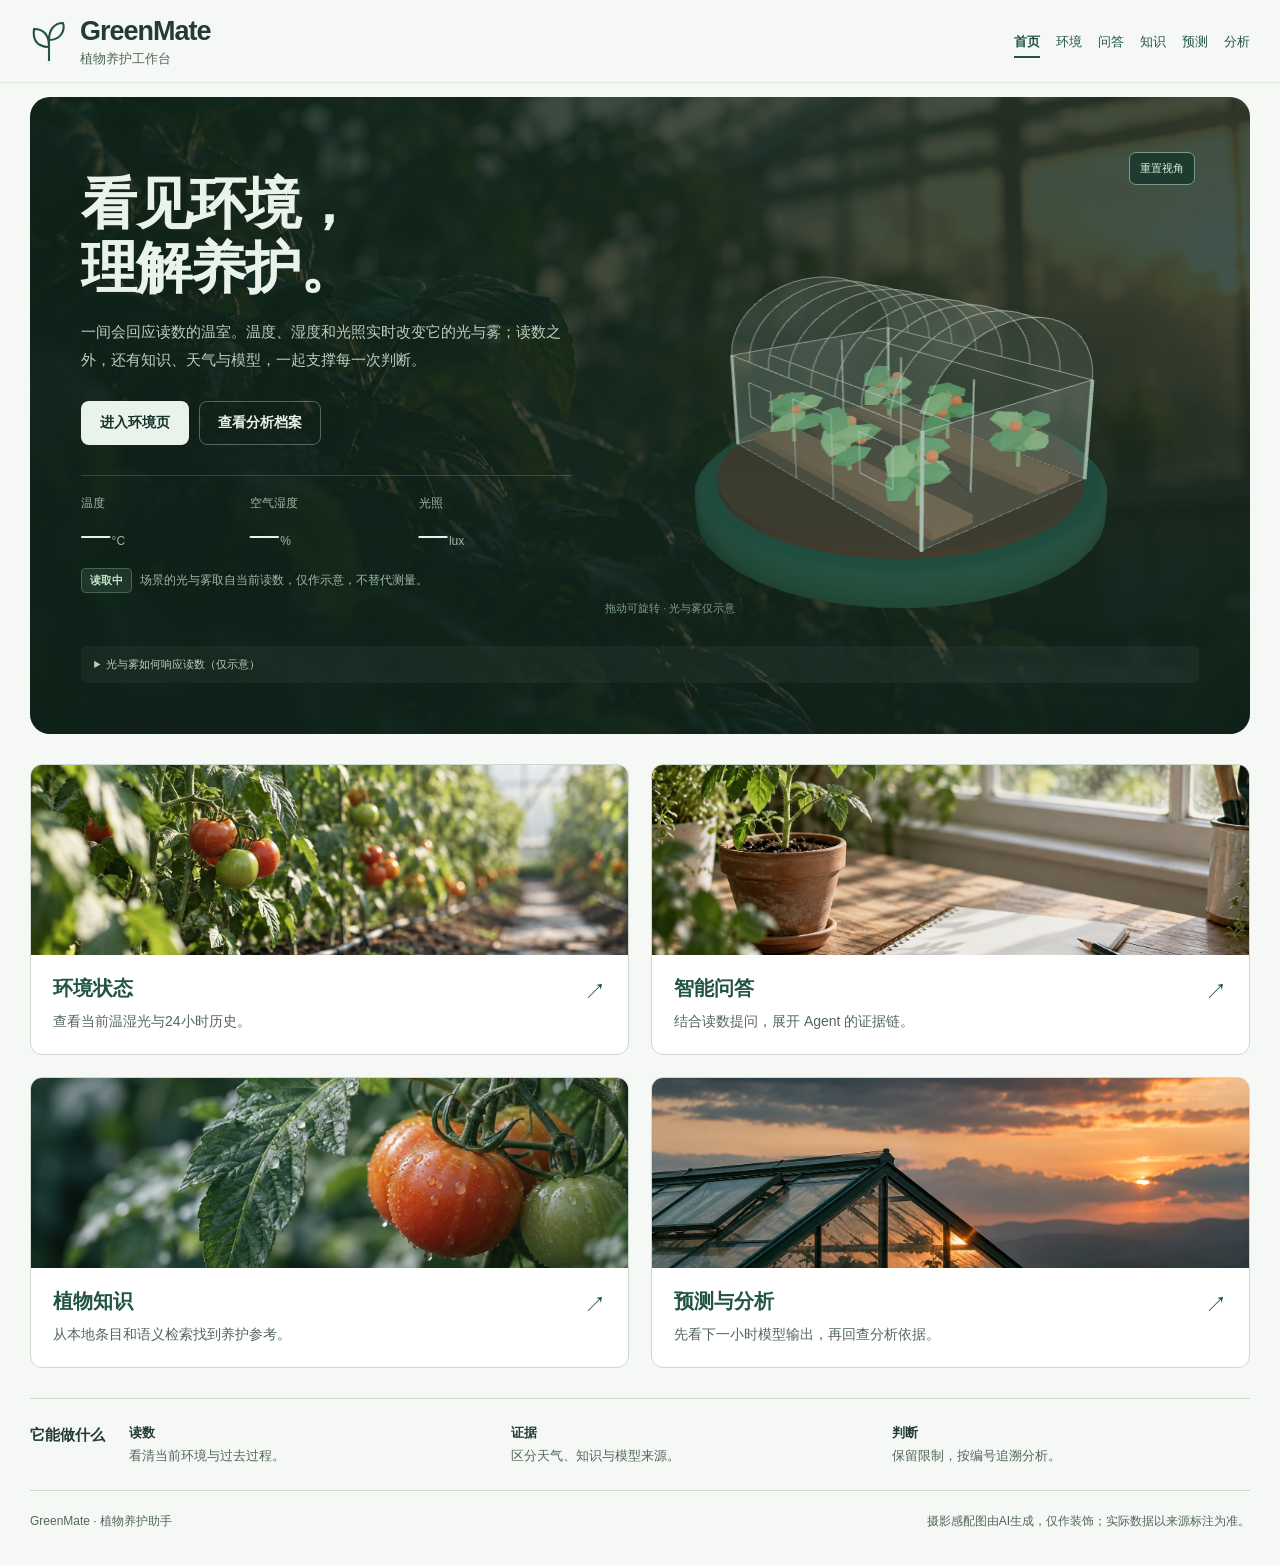
==== commit 478d90ef: "feat(home): 首页 3D 温室场景与数据驱动的光雾映射" ====
--- a/index.html
+++ b/index.html
@@ -1,170 +1,16 @@
 <!doctype html>
-<html lang="zh-CN">
-<head>
-<meta charset="utf-8"><meta name="viewport" content="width=device-width,initial-scale=1">
-<title>GreenMate · 养护工作台</title>
-<style>
-:root{color-scheme:light;--leaf:#225445;--sage:#dce9e2;--paper:#f6f8f6;--ink:#233c32;--muted:#52665b;--line:#ccd9d0;--amber:#936325;--red:#9f3b37;font-family:"PingFang SC","Microsoft YaHei",sans-serif;color:var(--ink);background:var(--paper)}
-*{box-sizing:border-box}body{margin:0}button,input,textarea{font:inherit}button{cursor:pointer;border:1px solid var(--leaf);background:var(--leaf);color:white;border-radius:7px;padding:10px 15px;font-weight:600}button:hover{filter:brightness(.94)}button:disabled{opacity:.55;cursor:wait}button.secondary{background:white;color:var(--leaf)}button[aria-pressed=true]{box-shadow:inset 0 0 0 2px white}input,textarea{border:1px solid #9caf9e;border-radius:6px;background:white;padding:11px;color:var(--ink);width:100%}textarea{resize:vertical;min-height:95px}button:focus-visible,input:focus-visible,textarea:focus-visible,summary:focus-visible,a:focus-visible{outline:3px solid #b5964c;outline-offset:3px}a{color:var(--leaf)}
-header{max-width:1280px;margin:auto;padding:28px 30px 22px;display:flex;justify-content:space-between;align-items:center;gap:20px}.brand{display:flex;align-items:center;gap:12px}.mark{width:38px;height:44px;color:var(--leaf)}h1{font-size:27px;letter-spacing:-1px;margin:0}.subtitle{font-size:13px;color:var(--muted);margin:3px 0 0}nav{display:flex;gap:16px;font-size:13px}nav a{text-decoration:none}main{max-width:1280px;margin:auto;padding:0 30px 35px}.intro{padding:15px 0 24px;border-top:1px solid var(--line);display:flex;justify-content:space-between;align-items:center;gap:16px}.intro h2{font-family:"Songti SC","STSong",serif;font-size:27px;font-weight:600;margin:0}.intro p{margin:5px 0 0;color:var(--muted);font-size:14px}.local-note{font-size:12px;max-width:260px;line-height:1.6;color:var(--muted)}.workspace{display:grid;grid-template-columns:minmax(0,1fr) minmax(0,1.25fr);gap:20px;align-items:start}.card{background:white;border:1px solid var(--line);border-radius:12px;overflow:hidden}.card-head{padding:19px 22px 14px;display:flex;align-items:center;justify-content:space-between;gap:12px}.card-head h2{margin:0;font-size:18px}.card-body{padding:0 22px 20px}.description{color:var(--muted);font-size:13px;line-height:1.7;margin:0 0 12px}.badge{display:inline-flex;padding:4px 8px;border:1px solid var(--line);border-radius:5px;font-size:11px;font-weight:600;overflow-wrap:anywhere}.badge.sim{background:#e6f0e8;color:#24573c}.badge.real{background:#e4eef7;color:#2a5275}.badge.model{background:#f5eedc;color:#715322}.badges{display:flex;flex-wrap:wrap;gap:6px;margin:10px 0}.readings{display:grid;grid-template-columns:1fr 1fr 1.25fr;gap:10px;padding:18px 0;border-top:1px solid var(--line);border-bottom:1px solid var(--line);margin:16px 0}.readings dt{color:var(--muted);font-size:12px}.readings dd{margin:8px 0 0;font-size:28px;letter-spacing:-.7px;font-variant-numeric:tabular-nums}.unit{font-size:12px;letter-spacing:0}.actions{display:flex;gap:8px;flex-wrap:wrap}.small{font-size:12px;color:var(--muted);line-height:1.7}.notice{font-size:13px;line-height:1.7;margin:12px 0 0;white-space:pre-wrap;overflow-wrap:anywhere}.notice:empty{display:none}.notice.error{color:var(--red);background:#fbefec;border-left:3px solid var(--red);padding:10px 12px}.notice.success{color:var(--leaf)}label{display:block;font-size:13px;font-weight:600;margin:12px 0 7px}.answer{white-space:pre-wrap;overflow-wrap:anywhere;font-size:14px;line-height:1.8;border-top:1px solid var(--line);padding-top:14px;margin-top:14px}.answer:empty{display:none}details{margin-top:13px;background:var(--paper);padding:11px 13px;border-radius:6px}summary{cursor:pointer;font-size:13px;font-weight:600}pre{white-space:pre-wrap;overflow-wrap:anywhere;font-size:12px;line-height:1.6}ol.tool-list{list-style:none;padding-left:0;font-size:13px}ol.tool-list>li{margin:15px 0}.tool-title{font-size:13px;overflow-wrap:anywhere}.history-list{max-height:180px;overflow:auto;margin-top:10px}.history-message{font-size:13px;line-height:1.6;padding:8px 0;border-bottom:1px solid var(--line);white-space:pre-wrap;overflow-wrap:anywhere}.plant-list{display:flex;flex-wrap:wrap;gap:8px;margin-bottom:14px}.plant-list button{border-color:var(--line);background:var(--paper);color:var(--ink);padding:7px 12px;font-size:13px}.search-row{display:flex;gap:8px;align-items:center}.search-row button{white-space:nowrap}.knowledge-item{border-top:1px solid var(--line);padding:12px 0}.knowledge-item h3{font-size:15px;margin:0 0 5px}.knowledge-item p{font-size:13px;line-height:1.7;margin:4px 0}.prediction-box{padding:16px;background:#edf4ee;border-radius:8px;margin:12px 0}.prediction-title{font-family:"Songti SC","STSong",serif;font-size:27px;margin:0 0 9px}.probability{font-size:15px;font-variant-numeric:tabular-nums}.boundary{font-size:12px;line-height:1.75;color:var(--amber);background:#faf7ef;padding:12px;border-radius:6px}.footer{font-size:12px;color:var(--muted);margin-top:22px;display:flex;justify-content:space-between;gap:12px}.chat-card{grid-column:2;grid-row:1 / span 2}.knowledge-card{grid-column:1}.prediction-card{grid-column:1 / -1}.prediction-layout{display:grid;grid-template-columns:1fr 1.25fr;gap:24px}.mode-tabs{display:flex;gap:8px;margin-bottom:13px}.mode-tabs button{flex:1;padding:8px}.mode-tabs button[aria-pressed=false]{background:var(--paper);color:var(--muted);border-color:var(--line)}.loading{color:var(--muted)}[hidden]{display:none!important}
-@media(max-width:850px){.workspace{grid-template-columns:1fr}.chat-card,.knowledge-card,.prediction-card{grid-column:auto;grid-row:auto}.prediction-layout{grid-template-columns:1fr;gap:8px}header{padding:20px}.intro{align-items:start}.local-note{display:none}main{padding:0 16px 25px}nav{gap:10px}.readings dd{font-size:26px}}
-@media(max-width:450px){nav{display:none}.card-head{padding:16px}.card-body{padding:0 16px 18px}.intro h2{font-size:24px}.search-row{flex-wrap:wrap}.search-row button{width:100%}.readings dd{font-size:23px}}
-.analysis-card{grid-column:1/-1}.analysis-grid{display:grid;grid-template-columns:minmax(0,1.65fr) minmax(0,1fr);gap:24px}.analysis-inputs{display:grid;grid-template-columns:minmax(0,2fr) minmax(0,1fr);gap:16px}.run-id{font-weight:600;overflow-wrap:anywhere}.analysis-subtitle{font-size:15px;margin:16px 0 8px}.analysis-summary p,.analysis-summary li{font-size:13px;line-height:1.8;overflow-wrap:anywhere}.analysis-run{display:block;width:100%;text-align:left;background:var(--paper);color:var(--ink);border-color:var(--line);font-size:12px;font-weight:400;overflow-wrap:anywhere;margin-top:8px}.analysis-run span{display:block;line-height:1.6}.analysis-limits{padding-left:20px}@media(max-width:850px){.analysis-grid,.analysis-inputs{grid-template-columns:1fr;gap:10px}}
-#s3-results{grid-template-columns:repeat(2,minmax(0,1fr))}@media(max-width:850px){#s3-results{grid-template-columns:1fr}}
-.scenario-card{grid-column:1/-1}.compare-scroll{overflow-x:auto;margin-top:14px}.compare-table{width:100%;border-collapse:collapse;table-layout:fixed;min-width:650px}.compare-table th,.compare-table td{border:1px solid var(--line);padding:12px;text-align:left;vertical-align:top;overflow-wrap:anywhere;font-size:13px;line-height:1.7}.compare-table th{background:var(--paper)}.compare-table th:first-child{width:16%}.compare-table th:last-child{width:11%}.compare-table pre{font-size:11px}.compare-ids{font-size:12px;overflow-wrap:anywhere;line-height:1.8}.delta-list{padding-left:20px;font-size:13px;line-height:1.8;overflow-wrap:anywhere}
-.s4-evidence{display:grid;grid-template-columns:repeat(auto-fit,minmax(min(100%,290px),1fr));gap:16px}.s4-evidence article{border:1px solid var(--line,#dce6df);border-radius:12px;padding:16px;min-width:0}.s4-evidence pre{max-height:320px;overflow:auto;white-space:pre-wrap;overflow-wrap:anywhere}.s4-evidence h4{margin:0 0 12px}.s4-evidence p,#s4-tools li{overflow-wrap:anywhere}#s4-conflict{grid-column:1/-1}#s4-level{font-weight:600}
-</style>
-</head>
-<body>
-<header><div class="brand"><svg class="mark" viewBox="0 0 38 44" aria-hidden="true"><path d="M19 41V16M19 27C4 27 3 16 4 9c10 0 15 6 15 18ZM19 20C32 20 35 9 33 3c-9 0-14 7-14 17Z" fill="none" stroke="currentColor" stroke-width="2.1" stroke-linejoin="round"/></svg><div><h1>GreenMate</h1><p class="subtitle">植物养护工作台</p></div></div><nav aria-label="页面导航"><a href="#environment">环境</a><a href="#conversation">问答</a><a href="#knowledge">知识</a><a href="#prediction">预测</a></nav></header>
-<main><div class="intro"><div><h2>看见环境，理解养护。</h2><p>把读数、知识和预测放在一起，做有依据的判断。</p></div><span class="local-note">教学演示项目<br>模拟数据与模型预测均明确标注来源</span></div>
-<div class="workspace">
-<section class="card" id="environment" aria-labelledby="environment-title"><div class="card-head"><h2 id="environment-title">环境状态</h2><span class="badge sim" id="source-type">读取中</span></div><div class="card-body"><p class="description" id="source-note">正在读取当前温度、空气湿度与光照。</p><dl class="readings"><div><dt>温度</dt><dd><span id="temperature">—</span> <span class="unit">°C</span></dd></div><div><dt>空气湿度</dt><dd><span id="humidity">—</span> <span class="unit">%</span></dd></div><div><dt>光照</dt><dd><span id="light">—</span> <span class="unit">lux</span></dd></div></dl><div class="actions"><button id="set-simulated" type="button" aria-pressed="false">模拟数据</button><button id="fetch-weather" class="secondary" type="button" aria-pressed="false">真实天气</button><button id="refresh" class="secondary" type="button">刷新状态</button></div><p class="notice" id="status" role="status" aria-live="polite"></p><p class="small" id="state-time"></p><details><summary>最近 24 小时环境历史</summary><button class="secondary" id="load-samples" type="button">查看历史样本</button><p id="sample-status" class="notice" role="status"></p><div id="sample-summary" class="small"></div><div id="sample-history" class="history-list"></div></details></div></section>
-<section class="card chat-card" id="conversation" aria-labelledby="conversation-title"><div class="card-head"><h2 id="conversation-title">智能问答</h2><span class="badge">养护助手</span></div><div class="card-body"><p class="description">普通问答结合当前状态与历史；Agent 可自主选择环境、天气、知识及预测工具。</p><div class="mode-tabs" role="group" aria-label="问答方式"><button id="mode-ask" type="button" aria-pressed="true">普通问答</button><button id="mode-agent" type="button" aria-pressed="false">Agent 工具问答</button></div><form id="ask-form"><label for="question">你想了解什么？</label><textarea id="question" name="question" maxlength="2000" required placeholder="例如：当前绿萝需要浇水吗？"></textarea><div class="actions"><button id="ask-button" type="submit">发送问题</button><button id="example-question" class="secondary" type="button">填入综合问题</button></div></form><p class="notice" id="ask-status" role="status" aria-live="polite"></p><div id="answer-evidence" class="badges" aria-label="回答证据类型"></div><div id="answer" class="answer" aria-live="polite"></div><details id="agent-trace" hidden><summary id="agent-trace-summary">本次工具调用链</summary><p class="small">只展示实际执行记录。MODEL_OUTPUT 是预测证据，不是测量或天气数据。</p><ol class="tool-list" id="agent-tool-list"></ol></details><details id="chat-memory"><summary>问答记忆</summary><button id="load-chat" class="secondary" type="button">刷新问答历史</button><p class="notice" id="chat-status" role="status"></p><div class="history-list" id="chat-history"></div></details></div></section>
-<section class="card knowledge-card" id="knowledge" aria-labelledby="knowledge-title"><div class="card-head"><h2 id="knowledge-title">植物知识</h2><span class="badge">本地知识</span></div><div class="card-body"><p class="description">选择植物查看条目，或用养护问题搜索相关知识。</p><div class="plant-list" id="plant-list"></div><form id="knowledge-form"><label for="knowledge-query">搜索植物与养护方法</label><div class="search-row"><input id="knowledge-query" maxlength="2000" required placeholder="例如：植物缺水怎么办？"><button id="search-button" type="submit">语义搜索</button></div></form><p id="knowledge-status" class="notice" role="status" aria-live="polite"></p><div id="knowledge-results"></div><details><summary>更新本地知识</summary><p class="small">编辑 plants.json 后重新加载。模型不可用时检索会回退到关键词，中文语义排序存在局限。</p><button id="reload-knowledge" type="button" class="secondary">重新加载知识</button></details></div></section>
-<section class="card prediction-card" id="prediction" aria-labelledby="prediction-title"><div class="card-head"><h2 id="prediction-title">下一小时关注预测</h2><span class="badge model">MODEL_OUTPUT</span></div><div class="card-body prediction-layout"><div><p class="description">读取已保存模型，基于最新连续采样窗口判断是否需要关注。</p><div class="prediction-box"><p class="prediction-title" id="prediction-label">等待预测</p><div class="probability" id="prediction-probability">P(WATCH)：—</div><p id="prediction-version" class="small">model_version：—</p><p id="prediction-window" class="small"></p></div><button id="predict-button" type="button">更新预测</button><p id="prediction-status" class="notice" role="status" aria-live="polite"></p></div><div><p class="boundary">适用边界：模型只在 SIMULATED 合成数据与 RULE_v1 规则标签上训练。概率未经校准，不能替代天气、养护知识或盆土检查，不代表真实植物风险诊断。预测从窗口结束时刻起算，不一定是当前时刻。</p><details><summary>训练与评估摘要</summary><button id="load-metrics" class="secondary" type="button">查看评估指标</button><p id="metrics-status" class="notice" role="status"></p><pre id="metrics-summary"></pre></details></div></div></section>
-<section class="card analysis-card" id="analysis-archive" aria-labelledby="analysis-heading"><div class="card-head"><h2 id="analysis-heading">分析档案 · S1–S4</h2><span class="badge">可追溯分析</span></div><div class="card-body"><p class="description" id="analysis-question">正在读取固定分析问题…</p><p class="small">连接当前状态、3小时历史与已保存模型，可选复用已有天气工具。可选经B05工具检索有引用的番茄知识。程序先判断，LLM只解释；保留各源范围及分歧。</p><form id="analysis-form"><div class="analysis-inputs"><div><label for="analysis-time">分析时间（可选，带时区）</label><input id="analysis-time" placeholder="留空使用当前时间，例如 2026-10-21T20:00:00+08:00"></div><div><label for="analysis-location">档案地点</label><input id="analysis-location" value="北京" maxlength="100" required></div></div><p><label><input id="analysis-weather" type="checkbox"> 包含外部未来天气（S3）</label></p><p><label><input id="analysis-knowledge" type="checkbox"> 包含番茄知识（S4）</label></p><p><button id="run-analysis" type="submit">运行一次分析</button></p></form><p id="analysis-status" class="notice" role="status" aria-live="polite"></p><div class="analysis-grid"><div><p id="analysis-run-id" class="run-id"></p><div id="analysis-evidence" class="badges"></div><div id="analysis-judgment"></div><details id="analysis-raw" hidden><summary>本次完整证据与结构化JSON</summary><pre id="analysis-json"></pre></details><h3 class="analysis-subtitle">LLM解释</h3><div id="analysis-answer" class="answer">运行后将在这里解释程序判断。</div></div><aside><h3 class="analysis-subtitle">最近5次分析</h3><button id="refresh-runs" class="secondary" type="button">刷新档案列表</button><p id="analysis-list-status" class="notice" role="status"></p><div id="analysis-runs"></div><form id="lookup-run"><label for="lookup-run-id">按run_id回查</label><input id="lookup-run-id" required maxlength="100" placeholder="粘贴完整run_id"><p><button id="lookup-run-button" class="secondary" type="submit">打开档案</button></p></form></aside></div><hr><div id="s3-comparison"><h3>S3 对照 · 只加入外部天气</h3><p class="description" id="s3-question">正在读取固定分析问题…</p><p class="small">两次均使用同一 S1_stable、时间锚点和 attention_v1。只改变 include_weather；外部天气不写回当前状态、不修改模型结果。升降温表示外部变化，不等于内部环境或番茄风险同步改变。</p><div class="actions"><button id="run-s3-without" type="button">S1 · 不含天气</button><button id="run-s3-with" type="button">S1 · 包含天气</button></div><p id="s3-status" class="notice" role="status" aria-live="polite"></p><p id="s3-match" class="small"></p><div class="analysis-grid" id="s3-results"><article id="s3-without"></article><article id="s3-with"></article></div></div></div></section>
-<section class="card scenario-card" id="s4-conflict" aria-labelledby="s4-heading"><div class="card-head"><h2 id="s4-heading">S4 证据分歧</h2><span class="badge">保留来源与采纳关系</span></div><div class="card-body"><p class="description" id="s4-question">正在读取固定分析问题…</p><p class="small">S4_conflict：内部模拟温度27→32°C、光照18000→24000 lux；实际运行原始attention_v1。户外天气由原工具实时获取，不保证每次都是降温。知识是条件性养护参考，不是未来天气。只在证据确有差异时列出分歧。</p><div class="actions"><button id="run-s4" type="button">运行 S4 · 含知识</button><button id="run-s4-without" class="secondary" type="button">运行 S4 · 关闭知识</button></div><p id="s4-status" class="notice" role="status" aria-live="polite"></p><div id="s4-result" hidden><p id="s4-run-id" class="run-id"></p><p id="s4-level" class="boundary"></p><h3>证据卡与身份字段</h3><p class="small">evidence_records 保留已采用证据和未启用的 unavailable 记录；只有 status=ok 的已采用证据用于判断。</p><div id="s4-evidence" class="s4-evidence"></div><h3>真实工具链</h3><ol id="s4-tools" class="tool-list"></ol><p class="small">HISTORY为锚定SQL查询，MODEL_OUTPUT为已保存模型的本地推理，不伪记为B05工具调用。工具status记录执行结果，adopted记录校验后是否采用。</p><h3>未消解的冲突 / 分歧</h3><ul id="s4-conflicts" class="analysis-limits"></ul><h3>LLM 解释</h3><div id="s4-answer" class="answer"></div></div></div></section>
-<section class="card scenario-card" id="scenario-comparison" aria-labelledby="scenario-heading"><div class="card-head"><h2 id="scenario-heading">S1 / S2 对照</h2><span class="badge">只改变历史过程</span></div><div class="card-body"><p class="description" id="scenario-question">正在读取固定分析问题…</p><p class="small">S1：29–30°C稳定段；S2：25→30°C升温段。两者末点均为30°C / 65% / 12000 lux。共用时间锚点、问题、提示词和attention_v1，不添加天气或知识证据。</p><div class="actions"><button id="run-s1" type="button">运行 S1_stable</button><button id="run-s2" type="button">运行 S2_ramp</button></div><p id="scenario-status" class="notice" role="status" aria-live="polite"></p><p id="scenario-run-ids" class="compare-ids"></p><div id="scenario-comparison-result" hidden><p id="scenario-question-match" class="notice"></p><p id="scenario-anchor" class="small"></p><div class="compare-scroll"><table class="compare-table"><thead><tr><th>对照项</th><th>S1_stable</th><th>S2_ramp</th><th>结果</th></tr></thead><tbody id="scenario-rows"></tbody></table></div><h3 class="analysis-subtitle">结构化差异</h3><details open><summary id="scenario-changed-summary">变化字段</summary><ul id="scenario-changed" class="delta-list"></ul></details><details><summary id="scenario-unchanged-summary">不变字段</summary><ul id="scenario-unchanged" class="delta-list"></ul></details><details><summary>核对实际历史窗口</summary><pre id="scenario-coverage"></pre></details><div id="scenario-notes" class="small"></div></div></div></section>
-</div><footer class="footer"><span>GreenMate 教学演示 · B01–B06</span><span>户外天气来源：<a href="https://open-meteo.com/">Open-Meteo</a></span></footer></main>
-<script>
-const $=id=>document.getElementById(id);
-let mode='ask';
-function notice(id,message='',error=false){const node=$(id);node.textContent=message;node.className='notice '+(error?'error':'success');}
-function errorText(error){return error.message||'请求失败，请稍后重试。';}
-async function request(path,options={}){let response;try{response=await fetch(path,{...options,headers:{'Content-Type':'application/json',...options.headers}});}catch{throw new Error('无法连接服务，请检查网络和 GreenMate 是否已启动。');}let data;try{data=await response.json();}catch{throw new Error('服务返回了无法识别的内容，请稍后重试。');}if(!response.ok||data.error&&typeof data.error==='object'){const info=data.error;const err=new Error(info&&info.message?info.message+'\n'+info.hint:(data.detail||data.llm_error?.message||'服务暂不可用，请稍后重试。'));err.data=data;throw err;}return data;}
-function post(path,body){return request(path,{method:'POST',body:JSON.stringify(body)});}
-async function action(button,status,task){button.disabled=true;notice(status,'正在处理，请稍候…');try{await task();}catch(error){notice(status,errorText(error),true);}finally{button.disabled=false;}}
-function badge(text,type=''){const span=document.createElement('span');span.className='badge '+type;span.textContent=text;return span;}
-function evidenceLabels(types){$('answer-evidence').replaceChildren(...[...new Set(types)].map(type=>badge(type,type==='MODEL_OUTPUT'?'model':'')));}
-function renderState(state){for(const key of ['temperature','humidity','light'])$(key).textContent=state[key];$('source-type').textContent=state.source_type;$('source-type').className='badge '+(state.source_type==='REAL_WEATHER'?'real':'sim');$('source-note').textContent={SIMULATED:'模拟环境，非真实传感器读数。',REAL_WEATHER:'温湿度来自户外天气 API；光照是保留值，并非天气实测。',MANUAL:'手动设置的参数，非真实传感器读数。'}[state.source_type]||'请核对数据来源。';$('state-time').textContent='状态时间：'+state.timestamp;$('set-simulated').setAttribute('aria-pressed',String(state.source_type==='SIMULATED'));$('fetch-weather').setAttribute('aria-pressed',String(state.source_type==='REAL_WEATHER'));}
-async function refreshState(){renderState(await request('/api/state'));notice('status','状态已更新。');}
-$('refresh').onclick=()=>action($('refresh'),'status',refreshState);
-for(const [id,source] of [['set-simulated','SIMULATED'],['fetch-weather','REAL_WEATHER']])$(id).onclick=()=>action($(id),'status',async()=>{renderState(await post('/api/set-source',{source}));notice('status',source==='SIMULATED'?'已恢复模拟数据 24°C / 65% / 12000 lux。':'已更新为真实户外天气。');});
-function setMode(value){mode=value;$('mode-ask').setAttribute('aria-pressed',String(value==='ask'));$('mode-agent').setAttribute('aria-pressed',String(value==='agent'));$('ask-button').textContent=value==='ask'?'发送问题':'发送给 Agent';}
-$('mode-ask').onclick=()=>setMode('ask');$('mode-agent').onclick=()=>setMode('agent');
-$('example-question').onclick=()=>{setMode('agent');$('question').value='预测接下来一小时要不要关注，并结合北京天气、最近24小时历史和绿萝养护知识说明。请分别说明证据来源和不确定性。';$('question').focus();};
-function renderTrace(data){const calls=data.tool_calls||[];$('agent-trace').hidden=false;$('agent-trace-summary').textContent=`本次工具调用链：${calls.length} 次调用，${data.iterations||0} 轮`;$('agent-tool-list').replaceChildren();const labels=[];for(const call of calls){const item=document.createElement('li');const title=document.createElement('strong');title.className='tool-title';title.textContent=`${call.sequence}. ${call.tool} · ${call.status} · ${call.elapsed_ms} ms`;const args=document.createElement('pre');args.textContent='参数：'+JSON.stringify(call.arguments);const tag=call.result?.data?.evidence_type||call.result?.source||'UNKNOWN';labels.push(tag);const detail=document.createElement('details');const summary=document.createElement('summary');summary.textContent='参数与完整结果';const result=document.createElement('pre');result.textContent=JSON.stringify(call.result,null,2);detail.append(summary,result);item.append(title,badge(tag,tag==='MODEL_OUTPUT'?'model':''),args,detail);$('agent-tool-list').append(item);}if(!calls.length){const li=document.createElement('li');li.textContent='本次没有执行工具。';$('agent-tool-list').append(li);}evidenceLabels(labels);}
-$('ask-form').onsubmit=event=>{event.preventDefault();const question=$('question').value.trim();if(!question){notice('ask-status','请先填写问题。',true);return;}const selected=mode;action($('ask-button'),'ask-status',async()=>{$('answer').textContent='';$('agent-trace').hidden=true;evidenceLabels([]);try{const data=await post(selected==='ask'?'/api/ask':'/api/agent',{question});$('answer').textContent=data.answer;if(selected==='agent')renderTrace(data);else evidenceLabels([data.source_type,'STATE_CONTEXT']);notice('ask-status','回答已完成。');}catch(error){if(error.data){if(selected==='agent')renderTrace(error.data);$('answer').textContent=error.data.answer||'';}throw error;}});};
-$('load-chat').onclick=()=>action($('load-chat'),'chat-status',async()=>{const items=await request('/api/history');$('chat-history').replaceChildren(...items.map(item=>{const p=document.createElement('div');p.className='history-message';p.textContent=(item.role==='user'?'你：':'GreenMate：')+item.content;return p;}));notice('chat-status',`SQLite 中最近 ${items.length} 条问答。重启后仍保留。`);});
-$('load-samples').onclick=()=>action($('load-samples'),'sample-status',async()=>{const data=await request('/api/environment/history');$('sample-summary').textContent=`${data.count} 条样本 · ${data.source} · 最近 ${data.hours} 小时`;$('sample-history').replaceChildren(...data.items.map(row=>{const p=document.createElement('div');p.className='history-message';p.textContent=`${row.timestamp} · ${row.temperature}°C / ${row.humidity}% / ${row.light} lux · ${row.source_type}`;return p;}));notice('sample-status',data.count?'历史样本已加载；seed_demo 为模拟演示数据。':'当前时间范围内暂无样本，请检查演示数据时间。');});
-function showKnowledge(items){$('knowledge-results').replaceChildren(...items.map(item=>{const box=document.createElement('article');box.className='knowledge-item';const title=document.createElement('h3');title.textContent=item.name;const overview=document.createElement('p');overview.textContent=`光照：${item.light}；浇水：${item.water_freq}`;const tips=document.createElement('p');tips.textContent=item.tips;box.append(title,overview,tips);if(item.citation){const citation=document.createElement('p');citation.className='small';citation.textContent=`citation：${item.citation.id} · ${item.citation.name} · ${item.citation.snippet}`;box.append(citation);}return box;}));}
-async function loadKnowledge(){const items=await request('/api/knowledge');$('plant-list').replaceChildren(...items.map(item=>{const button=document.createElement('button');button.type='button';button.textContent=item.name;button.onclick=()=>{showKnowledge([item]);notice('knowledge-status','本地条目 · '+item.name);};return button;}));notice('knowledge-status',`已加载 ${items.length} 种植物，选择条目或搜索。`);}
-$('knowledge-form').onsubmit=event=>{event.preventDefault();const query=$('knowledge-query').value.trim();if(!query){notice('knowledge-status','请先填写搜索内容。',true);return;}action($('search-button'),'knowledge-status',async()=>{const data=await request('/api/knowledge/search?query='+encodeURIComponent(query));showKnowledge(data.items);notice('knowledge-status',data.items.length?`语义检索命中 ${data.items.length} 条；模型不可用时自动回退关键词，中文排序仅供参考。`:'查询已完成，未找到匹配知识；这不表示服务故障。');});};
-$('reload-knowledge').onclick=()=>action($('reload-knowledge'),'knowledge-status',async()=>{const data=await post('/api/knowledge/reload',{});await loadKnowledge();showKnowledge([]);notice('knowledge-status',data.index_ready?'知识与向量索引已重新加载。':data.message);});
-async function refreshPrediction(){const data=await request('/api/ml/predict');if(data.status!=='ok')throw new Error(typeof data.error==='string'?data.error:'当前窗口无法预测，请检查最新采样是否连续。');$('prediction-label').textContent=data.prediction==='WATCH'?'建议关注':'暂未触发关注';$('prediction-probability').textContent=`P(WATCH)：${(data.probability*100).toFixed(2)}%`;$('prediction-version').textContent=`model_version：${data.model_version} · ${data.source_type}`;$('prediction-window').textContent=`输入：${data.window_start} 至 ${data.window_end}；预测此后 ${data.horizon_minutes} 分钟。`;notice('prediction-status','已从本地模型读取预测；未重新训练。');}
-$('predict-button').onclick=()=>action($('predict-button'),'prediction-status',async()=>{try{await refreshPrediction();}catch(error){$('prediction-label').textContent='预测暂不可用';$('prediction-probability').textContent='P(WATCH)：—';throw error;}});
-$('load-metrics').onclick=()=>action($('load-metrics'),'metrics-status',async()=>{const data=await request('/api/ml/metrics');const metric=data.baselines.logistic_regression.test;$('metrics-summary').textContent=`测试集 ${data.test_count} 条\nAccuracy ${(metric.accuracy*100).toFixed(2)}%\nWATCH Recall ${(metric.recall*100).toFixed(2)}%\n${data.recall_comparison}`;notice('metrics-status','读取已保存指标，不触发训练。');});
-function renderAnalysis(run){
- if(run.judgment.evidence_by_type||run.judgment.evidence_records)renderS4(run);
- $('analysis-run-id').textContent='run_id：'+run.run_id;
- $('lookup-run-id').value=run.run_id;
- $('analysis-evidence').replaceChildren(...Object.entries(run.evidence_status).map(([key,value])=>badge(key+' · '+value,value==='ok'?'sim':'')));
- const box=$('analysis-judgment');box.replaceChildren();box.className='analysis-summary';
- const paragraph=text=>{const p=document.createElement('p');p.textContent=text;box.append(p);};
- paragraph('时间锚点：'+run.analysis_time+'；地点：'+run.location+'。');
- const current=run.judgment.current_state;
- paragraph(current?`当前状态：${current.temperature}°C / ${current.humidity}% / ${current.light} lux · ${current.source_type}；快照时间：${current.timestamp}`:'当前状态证据不可用，请查看完整记录中的原因。');
- paragraph(`历史窗口：${run.history_window.start} 至 ${run.history_window.end}，${run.history_window.count} 个点（${run.history_window.status}）。`);
- const trend=run.judgment.recent_trend;
- if(trend.status==='ok')for(const [key,value] of Object.entries(trend.metrics))paragraph(`${key}：${value.direction}；首点 ${value.first}，末点 ${value.last}，delta ${value.delta}，范围 ${value.min}–${value.max}。`);
- else paragraph('趋势不可判断：'+trend.reason);
- const prediction=run.prediction;
- paragraph(prediction.status==='ok'?`MODEL_OUTPUT：${prediction.prediction}，P(WATCH)=${(prediction.probability*100).toFixed(2)}%，model_version=${prediction.model_version}。`:'预测证据不可用：'+prediction.error);
- if(prediction.status==='ok')paragraph(`预测目标：${prediction.target_start} 至 ${prediction.target_end}；输入末点：${prediction.window_end}。`);
- if(run.judgment.weather_evidence){const weather=document.createElement('p');weather.textContent='外部天气：'+run.judgment.weather_evidence.status+'；'+run.judgment.weather_expectation+' / '+run.judgment.attention_adjustment+'。'+run.judgment.adjustment_reason;box.append(weather);}
- const heading=document.createElement('h3');heading.className='analysis-subtitle';heading.textContent='判断限制';box.append(heading);
- const limits=document.createElement('ul');limits.className='analysis-limits';for(const text of run.judgment.judgment_limits){const li=document.createElement('li');li.textContent=text;limits.append(li);}box.append(limits);
- $('analysis-answer').textContent=run.answer||'LLM解释暂不可用；本次结构化判断与证据已保存，可以按run_id回查。';
- $('analysis-json').textContent=JSON.stringify(run,null,2);$('analysis-raw').hidden=false;
- notice('analysis-status',run.judgment.explanation_status==='ok'?'分析已归档；LLM解释与程序判断分开保存。':'证据已归档，LLM解释未取得。请检查网络或配置后再运行；已有档案不会丢失。',run.judgment.explanation_status!=='ok');
-}
-async function loadRuns(){const data=await request('/api/analyze');$('analysis-question').textContent=data.question;$('scenario-question').textContent=data.question;$('s3-question').textContent=data.question;$('s4-question').textContent=data.question;$('analysis-runs').replaceChildren(...data.items.map(run=>{const button=document.createElement('button');button.type='button';button.className='analysis-run';const id=document.createElement('span');id.textContent=run.run_id;const info=document.createElement('span');info.textContent=run.analysis_time+' · '+run.location;button.append(id,info);button.onclick=()=>action(button,'analysis-status',async()=>renderAnalysis(await request('/api/analyze/'+encodeURIComponent(run.run_id))));return button;}));notice('analysis-list-status',data.items.length?'点击编号查看当时保存的完整证据。':'还没有分析档案，点击“运行一次分析”开始。');}
-$('analysis-form').onsubmit=event=>{event.preventDefault();action($('run-analysis'),'analysis-status',async()=>{const payload={location:$('analysis-location').value.trim(),include_weather:$('analysis-weather').checked,include_knowledge:$('analysis-knowledge').checked};if($('analysis-time').value.trim())payload.analysis_time=$('analysis-time').value.trim();renderAnalysis(await post('/api/analyze',payload));await loadRuns();});};
-$('refresh-runs').onclick=()=>action($('refresh-runs'),'analysis-list-status',loadRuns);
-$('lookup-run').onsubmit=event=>{event.preventDefault();if(!$('lookup-run-id').value.trim()){notice('analysis-status','请填写完整run_id后回查。',true);return;}action($('lookup-run-button'),'analysis-status',async()=>renderAnalysis(await request('/api/analyze/'+encodeURIComponent($('lookup-run-id').value.trim()))));};
-const scenarioRuns={};let scenarioAnchor=null;
-function describeComparison(field,value){
- if(value===null||value===undefined)return '未取得（unavailable）';
- if(field==='Current')return `${value.temperature}°C / ${value.humidity}% / ${value.light} lux · ${value.source_type}`;
- if(field==='Recent trend')return Object.entries(value).map(([key,item])=>`${key}：${item.direction}；${item.first}→${item.last}；delta=${item.delta}；mean=${item.mean}`).join('\n');
- if(field==='Predicted attention')return `${value.prediction||'unavailable'} · P(WATCH)=${typeof value.probability==='number'?(value.probability*100).toFixed(5)+'%':'—'} · ${value.model_version}`;
- if(field==='Structured judgment')return `程序判断：温度${value.recent_trend.temperature?.direction||'unavailable'}；模型标签${value.predicted_attention.prediction||'unavailable'}。判断限制保留。`;
- if(field==='Evidence status')return Object.entries(value).map(([key,status])=>key+'：'+status).join('\n');
- return String(value);
-}
-function renderComparison(data){
- $('scenario-comparison-result').hidden=false;
- notice('scenario-question-match',data.same_question&&data.fixed_question_match?'两次提问完全相同':'提问不一致，请核对档案。',!(data.same_question&&data.fixed_question_match));
- $('scenario-question').textContent=typeof data.question==='string'?data.question:JSON.stringify(data.question);
- $('scenario-anchor').textContent=data.same_analysis_time?'共同分析时间：'+data.window_coverage.run_a.analysis_time:'两次锚点不同，请核对完整窗口。';
- $('scenario-rows').replaceChildren(...data.rows.map(row=>{const tr=document.createElement('tr');const title=document.createElement('th');title.scope='row';title.textContent=row.field;tr.append(title);for(const key of ['run_a','run_b']){const td=document.createElement('td');td.style.whiteSpace='pre-wrap';const text=document.createElement('div');text.textContent=describeComparison(row.field,row[key]);td.append(text);if(row[key]&&typeof row[key]==='object'){const detail=document.createElement('details');const head=document.createElement('summary');head.textContent='查看归档字段';const pre=document.createElement('pre');pre.textContent=JSON.stringify(row[key],null,2);detail.append(head,pre);td.append(detail);}tr.append(td);}const changed=document.createElement('td');changed.textContent=row.changed?'有变化':'未变化';tr.append(changed);return tr;}));
- for(const kind of ['changed','unchanged']){const items=data.structured_delta[kind];$('scenario-'+kind+'-summary').textContent=(kind==='changed'?'变化字段':'不变字段')+'（'+items.length+'）';$('scenario-'+kind).replaceChildren(...items.map(item=>{const li=document.createElement('li');li.textContent=kind==='changed'?`${item.field}：${JSON.stringify(item.run_a)} → ${JSON.stringify(item.run_b)}`:`${item.field}：${JSON.stringify(item.value)}`;return li;}));}
- $('scenario-coverage').textContent=JSON.stringify(data.window_coverage,null,2);
- $('scenario-notes').replaceChildren(...data.notes.map(text=>{const p=document.createElement('p');p.textContent=text;return p;}));
- if(data.evidence_records){const detail=document.createElement('details');const title=document.createElement('summary');title.textContent='两次证据记录（含 unavailable）';const pre=document.createElement('pre');pre.textContent=JSON.stringify(data.evidence_records,null,2);detail.append(title,pre);$('scenario-notes').append(detail);}
-}
-async function runScenario(name){
- $('run-s1').disabled=true;$('run-s2').disabled=true;notice('scenario-status','正在准备场景、运行同一条分析链并归档，请稍候…');
- try{const payload={name};if(scenarioAnchor)payload.analysis_time=scenarioAnchor;const data=await post('/api/analyze/scenario',payload);scenarioAnchor=data.scenario.analysis_time;scenarioRuns[name]=data.run_id;renderAnalysis(data.run);
- $('scenario-run-ids').textContent=`S1_stable：${scenarioRuns.S1_stable||'待运行'}；S2_ramp：${scenarioRuns.S2_ramp||'待运行'}`;
- await loadRuns();await refreshState().catch(error=>notice('status',errorText(error),true));await refreshPrediction().catch(error=>notice('prediction-status',errorText(error),true));
- if(scenarioRuns.S1_stable&&scenarioRuns.S2_ramp){const comparison=await request('/api/analyze/compare?run_a='+encodeURIComponent(scenarioRuns.S1_stable)+'&run_b='+encodeURIComponent(scenarioRuns.S2_ramp));renderComparison(comparison);notice('scenario-status','两份结构化档案已自动对比；模型原始标签与概率如实保留。');}
- else notice('scenario-status',name+'已归档；运行另一场景后自动对比。'+(data.run.judgment.explanation_status==='ok'?'':'本次LLM解释未取得，结构化证据仍可比较。'));
- }catch(error){notice('scenario-status',errorText(error),true);}finally{$('run-s1').disabled=false;$('run-s2').disabled=false;}
-}
-$('run-s1').onclick=()=>runScenario('S1_stable');$('run-s2').onclick=()=>runScenario('S2_ramp');
-const s3Runs={};let s3Anchor=null;
-function renderS3(run,enabled){
- const box=$(enabled?'s3-with':'s3-without');box.replaceChildren();box.className='analysis-summary';
- const heading=document.createElement('h3');heading.textContent=enabled?'包含外部天气':'不含天气';box.append(heading);
- const fields=[['run_id',run.run_id],['分析锚点',run.analysis_time],['当前状态',JSON.stringify(run.judgment.current_state)],['历史趋势',run.judgment.recent_trend.metrics.temperature?.direction||'unavailable'],['模型原始预测',run.prediction.model_version+' · '+run.prediction.prediction+' / P(WATCH)='+run.prediction.probability],['weather_expectation',run.judgment.weather_expectation],['attention_adjustment',run.judgment.attention_adjustment],['变化依据',run.judgment.adjustment_reason]];
- for(const [label,value] of fields){const p=document.createElement('p');p.textContent=label+'：'+value;box.append(p);}
- const evidence=run.judgment.weather_evidence;const metadata=document.createElement('p');metadata.textContent='天气证据：'+evidence.status+'；provider：'+(evidence.provider||'未获取')+'；retrieved_at：'+(evidence.retrieved_at||'未获取')+'；forecast_time：'+(evidence.forecast_time?evidence.forecast_time.start+' 至 '+evidence.forecast_time.end:'无可采用区间')+(evidence.error?'；'+evidence.error:'');box.append(metadata);
- const detail=document.createElement('details');const title=document.createElement('summary');title.textContent='展开完整天气证据与逐小时预报';const pre=document.createElement('pre');pre.textContent=JSON.stringify(run.judgment.weather_evidence,null,2);detail.append(title,pre);box.append(detail);
- const answer=document.createElement('div');answer.className='answer';answer.textContent=run.answer||'LLM解释暂不可用；天气证据及结构化判断已归档。';box.append(answer);
- const link=document.createElement('button');link.type='button';link.className='secondary';link.textContent='按编号回查此档案';link.onclick=()=>action(link,'analysis-status',async()=>renderAnalysis(await request('/api/analyze/'+encodeURIComponent(run.run_id))));box.append(link);
-}
-async function runS3(enabled){
- $('run-s3-with').disabled=true;$('run-s3-without').disabled=true;
- notice('s3-status','正在运行同一 S1_stable 分析链；天气与LLM均可能需要等待…');
- try{
- const payload={name:'S1_stable',include_weather:enabled};if(s3Anchor)payload.analysis_time=s3Anchor;
- const data=await post('/api/analyze/scenario',payload);s3Anchor=data.run.analysis_time;s3Runs[enabled?'with':'without']=data.run;
- renderS3(data.run,enabled);renderAnalysis(data.run);await loadRuns();await refreshState().catch(error=>notice('status',errorText(error),true));await refreshPrediction().catch(error=>notice('prediction-status',errorText(error),true));
- const a=s3Runs.without,b=s3Runs.with;
- if(a&&b){const same=JSON.stringify(a.judgment.current_state)===JSON.stringify(b.judgment.current_state)&&JSON.stringify(a.history_window)===JSON.stringify(b.history_window)&&a.analysis_time===b.analysis_time;
- $('s3-match').textContent=(a.question===b.question?'两次提问完全相同。':'问题不一致。')+(same?'内部状态与历史窗口完全相同；只加入外部天气。':'内部证据存在差异，请核对归档JSON。');}
- const w=data.run.judgment.weather_evidence;
- notice('s3-status',(enabled&&w.status!=='ok'?'天气未采用：'+w.error+'；其他证据照常归档。':'本次已归档；两列分别保留天气证据、程序判断与LLM解释。')+(data.run.answer?'':' LLM解释暂不可用。'),enabled&&w.status!=='ok');
- }catch(error){notice('s3-status',errorText(error),true);}finally{$('run-s3-with').disabled=false;$('run-s3-without').disabled=false;}
-}
-$('run-s3-without').onclick=()=>runS3(false);$('run-s3-with').onclick=()=>runS3(true);
-
-function renderS4(run){
- const j=run.judgment;const records=j.evidence_by_type||j.evidence_records;if(!records)return;
- const adopted=new Set((j.evidence_records||[]).filter(e=>e.status==='ok').map(e=>e.source_type));
- $('s4-result').hidden=false;$('s4-run-id').textContent='run_id：'+run.run_id;
- $('s4-level').textContent='conclusion_level = '+j.conclusion_level+'；已采用 '+adopted.size+' 类证据。'+(j.conclusion_level==='conflicting'?'分歧尚未消解，保留各自范围内的判断。':j.conclusion_level==='insufficient'?'核心证据不足，请核对缺失项。':'支持现有范围内的描述，不保证未来结果。');
- $('s4-evidence').replaceChildren(...records.map(e=>{
-  const card=document.createElement('article');const title=document.createElement('h4');title.textContent=e.source_type;card.append(title,badge('adopted='+adopted.has(e.source_type),adopted.has(e.source_type)?'sim':''));
-  for(const [key,value] of [['source',e.source],['time',e.time],['status',e.status],['provider',e.provider],['forecast_time',e.forecast_time],['model_version',e.model_version],['citation',e.citation],['error',e.error]]){if(value===undefined)continue;const line=document.createElement('p');line.className='small';line.textContent=key+'：'+(typeof value==='object'?JSON.stringify(value):value);card.append(line);}
-  const detail=document.createElement('details');detail.open=true;const summary=document.createElement('summary');summary.textContent='result';const result=document.createElement('pre');result.textContent=JSON.stringify(e.result,null,2);detail.append(summary,result);card.append(detail);return card;
- }));
- $('s4-tools').replaceChildren(...(run.tool_trace||[]).map(call=>{const li=document.createElement('li');const name=document.createElement('strong');name.textContent=call.tool+' · status='+call.status+' · adopted='+call.adopted;const reason=document.createElement('p');reason.textContent=call.adopt_reason;const detail=document.createElement('details');const summary=document.createElement('summary');summary.textContent='实际调用参数';const pre=document.createElement('pre');pre.textContent=JSON.stringify(call.arguments,null,2);detail.append(summary,pre);li.append(name,reason,detail);return li;}));
- $('s4-conflicts').replaceChildren(...(j.conflicts.length?j.conflicts.map(c=>{const li=document.createElement('li');li.textContent=c.between.join(' ↔ ')+' · '+c.type+'：'+c.description;return li;}):[Object.assign(document.createElement('li'),{textContent:'本次未识别到上述类型的分歧；不人为制造冲突。'})]));
- $('s4-answer').textContent=run.answer||'LLM解释未取得或未通过输出校验；原始证据、工具记录与程序结论已归档。';
-}
-async function runS4(includeKnowledge){
- $('run-s4').disabled=true;$('run-s4-without').disabled=true;notice('s4-status','正在准备模拟内部历史，调用真实天气与可选知识工具，并生成解释…');
- try{const data=await post('/api/analyze/scenario',{name:'S4_conflict',include_weather:true,include_knowledge:includeKnowledge});renderAnalysis(data.run);await loadRuns();await refreshState();notice('s4-status','已归档 '+data.run_id+'；conclusion_level='+data.run.judgment.conclusion_level+'。'+(data.run.judgment.explanation_status==='ok'?'LLM解释已取得。':'LLM解释未取得，见档案错误原因。'));}
- catch(error){notice('s4-status',errorText(error),true);}finally{$('run-s4').disabled=false;$('run-s4-without').disabled=false;}
-}
-$('run-s4').onclick=()=>runS4(true);$('run-s4-without').onclick=()=>runS4(false);
-
-loadRuns().catch(error=>notice('analysis-list-status',errorText(error),true));
-// Independent initial loads: one unavailable capability never blanks the others.
-refreshState().catch(error=>notice('status',errorText(error),true));
-loadKnowledge().catch(error=>notice('knowledge-status',errorText(error),true));
-refreshPrediction().catch(error=>{$('prediction-label').textContent='预测暂不可用';notice('prediction-status',errorText(error),true);});
-</script></body></html>
+<html lang="zh-CN"><head><meta charset="utf-8"><meta name="viewport" content="width=device-width,initial-scale=1"><title>首页 · GreenMate</title><link rel="stylesheet" href="/static/app.css"><script src="/static/app.js" defer></script><script src="/static/home.js" defer></script><script type="module" src="/static/scene.js"></script></head><body class="page-home"><header class="site-head"><div class="head-inner"><a class="brand" href="/" aria-label="GreenMate 首页"><svg class="mark" viewBox="0 0 38 44" aria-hidden="true"><path d="M19 41V16M19 27C4 27 3 16 4 9c10 0 15 6 15 18ZM19 20C32 20 35 9 33 3c-9 0-14 7-14 17Z" fill="none" stroke="currentColor" stroke-width="2.1" stroke-linejoin="round"/></svg><div><span class="brand-name">GreenMate</span><p class="subtitle">植物养护工作台</p></div></a><nav aria-label="页面导航"><a href="/" aria-current="page">首页</a><a href="/environment">环境</a><a href="/conversation">问答</a><a href="/knowledge">知识</a><a href="/prediction">预测</a><a href="/analysis">分析</a></nav></div></header><main><section class="hero" id="home" aria-labelledby="hero-title">
+<div class="photo hero-photo"><img src="/assets/img/hero-canopy.jpg" width="2000" height="1200" fetchpriority="high" decoding="async" alt="黄昏温室中虚焦的深绿叶丛与暖色自然光" onerror="this.closest('.photo')?.classList.add('img-fallback')"><svg class="photo-fallback" viewBox="0 0 100 100" fill="none" stroke="currentColor" stroke-width="1.5" aria-hidden="true"><path d="M50 88V30M50 57C20 57 19 36 23 22c22 0 27 16 27 35ZM50 44C77 44 82 21 76 10 56 12 50 24 50 44Z"/></svg></div><div class="hero-copy">
+<h1 id="hero-title">看见环境，<br>理解养护。</h1>
+<p class="hero-lede">一间会回应读数的温室。温度、湿度和光照实时改变它的光与雾；读数之外，还有知识、天气与模型，一起支撑每一次判断。</p>
+<div class="hero-actions"><a class="primary" href="/environment">进入环境页</a><a class="ghost" href="/analysis">查看分析档案</a></div>
+<dl class="hero-readings"><div><dt>温度</dt><dd><span id="hero-temperature">—</span><span class="unit">°C</span></dd></div><div><dt>空气湿度</dt><dd><span id="hero-humidity">—</span><span class="unit">%</span></dd></div><div><dt>光照</dt><dd><span id="hero-light">—</span><span class="unit">lux</span></dd></div></dl>
+<p class="hero-source"><span class="badge sim" id="hero-source-type">读取中</span><span>场景的光与雾取自当前读数，仅作示意，不替代测量。</span></p>
+</div>
+<figure class="stage" aria-label="随当前读数变化的温室三维示意">
+<canvas id="greenhouse-canvas" aria-hidden="true"></canvas>
+<div class="stage-fallback"><svg viewBox="0 0 240 170" fill="none" stroke="currentColor" stroke-width="1.5" stroke-linecap="round" stroke-linejoin="round" aria-hidden="true"><path d="M22 132h196"/><path d="M40 132V82c0-32 38-40 80-40s80 8 80 40v50"/><path d="M120 42v90"/><path d="M64 132c0-16 6-26 14-28 0 12-4 22-14 28"/><path d="M176 132c0-16-6-26-14-28 0 12 4 22 14 28"/><path d="M108 132c0-14 4-22 12-24 0 11-4 18-12 24"/><path d="M132 132c0-14-4-22-12-24 0 11 4 18 12 24"/><circle cx="120" cy="80" r="5"/></svg></div>
+<button id="reset-scene" class="scene-reset" type="button">重置视角</button><div id="plant-tooltip" class="plant-tooltip" role="status" hidden>番茄 · 示意植株<small>仅示意，不代表真实作物状态</small></div><figcaption class="stage-hint" id="stage-hint">拖动可旋转 · 光与雾仅示意</figcaption>
+</figure>
+<details class="hero-mapping"><summary>光与雾如何响应读数（仅示意）</summary><p>光照 0–24000 lux 线性映射为阳光强度 0.3–2.7；温度 14–34°C 映射为冷蓝至暖橙。空气湿度 0–100% 映射为雾密度 0.012–0.032、玻璃不透明度 0.11–0.23。超出范围按端点显示，数值变化平滑过渡；这些视觉映射不表示植物风险或实际能见度。</p></details>
+</section><p id="home-status" class="notice" role="status"></p><section class="entry-grid" aria-label="功能入口"><a class="entry-card" href="/environment"><div class="photo "><img src="/assets/img/scene-environment.jpg" width="1600" height="1000" loading="lazy" decoding="async" alt="温室番茄行列、滴灌管与土壤" onerror="this.closest('.photo')?.classList.add('img-fallback')"><svg class="photo-fallback" viewBox="0 0 100 100" fill="none" stroke="currentColor" stroke-width="1.5" aria-hidden="true"><path d="M50 88V30M50 57C20 57 19 36 23 22c22 0 27 16 27 35ZM50 44C77 44 82 21 76 10 56 12 50 24 50 44Z"/></svg></div><div class="entry-copy"><h2>环境状态</h2><p>查看当前温湿光与24小时历史。</p><span aria-hidden="true">↗</span></div></a><a class="entry-card" href="/conversation"><div class="photo "><img src="/assets/img/scene-conversation.jpg" width="1600" height="1000" loading="lazy" decoding="async" alt="窗边木桌上的空白笔记、铅笔与番茄苗" onerror="this.closest('.photo')?.classList.add('img-fallback')"><svg class="photo-fallback" viewBox="0 0 100 100" fill="none" stroke="currentColor" stroke-width="1.5" aria-hidden="true"><path d="M50 88V30M50 57C20 57 19 36 23 22c22 0 27 16 27 35ZM50 44C77 44 82 21 76 10 56 12 50 24 50 44Z"/></svg></div><div class="entry-copy"><h2>智能问答</h2><p>结合读数提问，展开 Agent 的证据链。</p><span aria-hidden="true">↗</span></div></a><a class="entry-card" href="/knowledge"><div class="photo "><img src="/assets/img/scene-knowledge.jpg" width="1600" height="1000" loading="lazy" decoding="async" alt="带露珠的番茄叶片与果实特写" onerror="this.closest('.photo')?.classList.add('img-fallback')"><svg class="photo-fallback" viewBox="0 0 100 100" fill="none" stroke="currentColor" stroke-width="1.5" aria-hidden="true"><path d="M50 88V30M50 57C20 57 19 36 23 22c22 0 27 16 27 35ZM50 44C77 44 82 21 76 10 56 12 50 24 50 44Z"/></svg></div><div class="entry-copy"><h2>植物知识</h2><p>从本地条目和语义检索找到养护参考。</p><span aria-hidden="true">↗</span></div></a><a class="entry-card" href="/prediction"><div class="photo "><img src="/assets/img/scene-prediction.jpg" width="1600" height="1000" loading="lazy" decoding="async" alt="傍晚天空下的温室玻璃屋脊" onerror="this.closest('.photo')?.classList.add('img-fallback')"><svg class="photo-fallback" viewBox="0 0 100 100" fill="none" stroke="currentColor" stroke-width="1.5" aria-hidden="true"><path d="M50 88V30M50 57C20 57 19 36 23 22c22 0 27 16 27 35ZM50 44C77 44 82 21 76 10 56 12 50 24 50 44Z"/></svg></div><div class="entry-copy"><h2>预测与分析</h2><p>先看下一小时模型输出，再回查分析依据。</p><span aria-hidden="true">↗</span></div></a></section><section class="capabilities" aria-label="它能做什么"><h2>它能做什么</h2><p><strong>读数</strong>看清当前环境与过去过程。</p><p><strong>证据</strong>区分天气、知识与模型来源。</p><p><strong>判断</strong>保留限制，按编号追溯分析。</p></section><footer class="footer"><span>GreenMate · 植物养护助手</span><span>摄影感配图由AI生成，仅作装饰；实际数据以来源标注为准。</span></footer></main></body></html>
--- a/static/app.css
+++ b/static/app.css
@@ -0,0 +1,58 @@
+
+:root{color-scheme:light;--leaf:#225445;--sage:#dce9e2;--paper:#f6f8f6;--ink:#233c32;--muted:#52665b;--line:#ccd9d0;--amber:#936325;--red:#9f3b37;font-family:"PingFang SC","Microsoft YaHei",sans-serif;color:var(--ink);background:var(--paper)}
+*{box-sizing:border-box}body{margin:0}button,input,textarea{font:inherit}button{cursor:pointer;border:1px solid var(--leaf);background:var(--leaf);color:white;border-radius:7px;padding:10px 15px;font-weight:600}button:hover{filter:brightness(.94)}button:disabled{opacity:.55;cursor:wait}button.secondary{background:white;color:var(--leaf)}button[aria-pressed=true]{box-shadow:inset 0 0 0 2px white}input,textarea{border:1px solid #9caf9e;border-radius:6px;background:white;padding:11px;color:var(--ink);width:100%}textarea{resize:vertical;min-height:95px}button:focus-visible,input:focus-visible,textarea:focus-visible,summary:focus-visible,a:focus-visible{outline:3px solid #b5964c;outline-offset:3px}a{color:var(--leaf)}
+.site-head{position:sticky;top:0;z-index:30;background:rgba(246,248,246,.86);backdrop-filter:blur(14px);-webkit-backdrop-filter:blur(14px);border-bottom:1px solid rgba(204,217,208,.55)}.head-inner{max-width:1280px;margin:auto;padding:16px 30px 14px;display:flex;justify-content:space-between;align-items:center;gap:20px}.brand{display:flex;align-items:center;gap:12px}.mark{width:38px;height:44px;color:var(--leaf)}h1{font-size:27px;letter-spacing:-1px;margin:0}.subtitle{font-size:13px;color:var(--muted);margin:3px 0 0}nav{display:flex;gap:16px;font-size:13px}nav a{text-decoration:none}main{max-width:1280px;margin:auto;padding:0 30px 35px}.intro{padding:15px 0 24px;border-top:1px solid var(--line);display:flex;justify-content:space-between;align-items:center;gap:16px}.intro h2{font-family:"Songti SC","STSong",serif;font-size:27px;font-weight:600;margin:0}.intro p{margin:5px 0 0;color:var(--muted);font-size:14px}.local-note{font-size:12px;max-width:260px;line-height:1.6;color:var(--muted)}.workspace{display:grid;grid-template-columns:minmax(0,1fr) minmax(0,1.25fr);gap:20px;align-items:start}.card{background:white;border:1px solid var(--line);border-radius:12px;overflow:hidden}.card-head{padding:19px 22px 14px;display:flex;align-items:center;justify-content:space-between;gap:12px}.card-head h2{margin:0;font-size:18px}.card-body{padding:0 22px 20px}.description{color:var(--muted);font-size:13px;line-height:1.7;margin:0 0 12px}.badge{display:inline-flex;padding:4px 8px;border:1px solid var(--line);border-radius:5px;font-size:11px;font-weight:600;overflow-wrap:anywhere}.badge.sim{background:#e6f0e8;color:#24573c}.badge.real{background:#e4eef7;color:#2a5275}.badge.model{background:#f5eedc;color:#715322}.badges{display:flex;flex-wrap:wrap;gap:6px;margin:10px 0}.readings{display:grid;grid-template-columns:1fr 1fr 1.25fr;gap:10px;padding:18px 0;border-top:1px solid var(--line);border-bottom:1px solid var(--line);margin:16px 0}.readings dt{color:var(--muted);font-size:12px}.readings dd{margin:8px 0 0;font-size:28px;letter-spacing:-.7px;font-variant-numeric:tabular-nums}.unit{font-size:12px;letter-spacing:0}.actions{display:flex;gap:8px;flex-wrap:wrap}.small{font-size:12px;color:var(--muted);line-height:1.7}.notice{font-size:13px;line-height:1.7;margin:12px 0 0;white-space:pre-wrap;overflow-wrap:anywhere}.notice:empty{display:none}.notice.error{color:var(--red);background:#fbefec;border-left:3px solid var(--red);padding:10px 12px}.notice.success{color:var(--leaf)}label{display:block;font-size:13px;font-weight:600;margin:12px 0 7px}.answer{white-space:pre-wrap;overflow-wrap:anywhere;font-size:14px;line-height:1.8;border-top:1px solid var(--line);padding-top:14px;margin-top:14px}.answer:empty{display:none}details{margin-top:13px;background:var(--paper);padding:11px 13px;border-radius:6px}summary{cursor:pointer;font-size:13px;font-weight:600}pre{white-space:pre-wrap;overflow-wrap:anywhere;font-size:12px;line-height:1.6}ol.tool-list{list-style:none;padding-left:0;font-size:13px}ol.tool-list>li{margin:15px 0}.tool-title{font-size:13px;overflow-wrap:anywhere}.history-list{max-height:180px;overflow:auto;margin-top:10px}.history-message{font-size:13px;line-height:1.6;padding:8px 0;border-bottom:1px solid var(--line);white-space:pre-wrap;overflow-wrap:anywhere}.plant-list{display:flex;flex-wrap:wrap;gap:8px;margin-bottom:14px}.plant-list button{border-color:var(--line);background:var(--paper);color:var(--ink);padding:7px 12px;font-size:13px}.search-row{display:flex;gap:8px;align-items:center}.search-row button{white-space:nowrap}.knowledge-item{border-top:1px solid var(--line);padding:12px 0}.knowledge-item h3{font-size:15px;margin:0 0 5px}.knowledge-item p{font-size:13px;line-height:1.7;margin:4px 0}.prediction-box{padding:16px;background:#edf4ee;border-radius:8px;margin:12px 0}.prediction-title{font-family:"Songti SC","STSong",serif;font-size:27px;margin:0 0 9px}.probability{font-size:15px;font-variant-numeric:tabular-nums}.boundary{font-size:12px;line-height:1.75;color:var(--amber);background:#faf7ef;padding:12px;border-radius:6px}.footer{font-size:12px;color:var(--muted);margin-top:22px;display:flex;justify-content:space-between;gap:12px}.chat-card{grid-column:2;grid-row:1 / span 2}.knowledge-card{grid-column:1}.prediction-card{grid-column:1 / -1}.prediction-layout{display:grid;grid-template-columns:1fr 1.25fr;gap:24px}.mode-tabs{display:flex;gap:8px;margin-bottom:13px}.mode-tabs button{flex:1;padding:8px}.mode-tabs button[aria-pressed=false]{background:var(--paper);color:var(--muted);border-color:var(--line)}.loading{color:var(--muted)}[hidden]{display:none!important}
+@media(max-width:850px){.workspace{grid-template-columns:1fr}.chat-card,.knowledge-card,.prediction-card{grid-column:auto;grid-row:auto}.prediction-layout{grid-template-columns:1fr;gap:8px}.head-inner{padding:16px}.intro{align-items:start}.local-note{display:none}main{padding:0 16px 25px}nav{gap:10px}.readings dd{font-size:26px}}
+@media(max-width:450px){nav{display:none}.card-head{padding:16px}.card-body{padding:0 16px 18px}.intro h2{font-size:24px}.search-row{flex-wrap:wrap}.search-row button{width:100%}.readings dd{font-size:23px}}
+.analysis-card{grid-column:1/-1}.analysis-grid{display:grid;grid-template-columns:minmax(0,1.65fr) minmax(0,1fr);gap:24px}.analysis-inputs{display:grid;grid-template-columns:minmax(0,2fr) minmax(0,1fr);gap:16px}.run-id{font-weight:600;overflow-wrap:anywhere}.analysis-subtitle{font-size:15px;margin:16px 0 8px}.analysis-summary p,.analysis-summary li{font-size:13px;line-height:1.8;overflow-wrap:anywhere}.analysis-run{display:block;width:100%;text-align:left;background:var(--paper);color:var(--ink);border-color:var(--line);font-size:12px;font-weight:400;overflow-wrap:anywhere;margin-top:8px}.analysis-run span{display:block;line-height:1.6}.analysis-limits{padding-left:20px}@media(max-width:850px){.analysis-grid,.analysis-inputs{grid-template-columns:1fr;gap:10px}}
+#s3-results{grid-template-columns:repeat(2,minmax(0,1fr))}@media(max-width:850px){#s3-results{grid-template-columns:1fr}}
+.scenario-card{grid-column:1/-1}.compare-scroll{overflow-x:auto;margin-top:14px}.compare-table{width:100%;border-collapse:collapse;table-layout:fixed;min-width:650px}.compare-table th,.compare-table td{border:1px solid var(--line);padding:12px;text-align:left;vertical-align:top;overflow-wrap:anywhere;font-size:13px;line-height:1.7}.compare-table th{background:var(--paper)}.compare-table th:first-child{width:16%}.compare-table th:last-child{width:11%}.compare-table pre{font-size:11px}.compare-ids{font-size:12px;overflow-wrap:anywhere;line-height:1.8}.delta-list{padding-left:20px;font-size:13px;line-height:1.8;overflow-wrap:anywhere}
+.s4-evidence{display:grid;grid-template-columns:repeat(auto-fit,minmax(min(100%,290px),1fr));gap:16px}.s4-evidence article{border:1px solid var(--line,#dce6df);border-radius:12px;padding:16px;min-width:0}.s4-evidence pre{max-height:320px;overflow:auto;white-space:pre-wrap;overflow-wrap:anywhere}.s4-evidence h4{margin:0 0 12px}.s4-evidence p,#s4-tools li{overflow-wrap:anywhere}#s4-conflict{grid-column:1/-1}#s4-level{font-weight:600}
+/* 首页：随读数变化的温室场景 */
+[id]{scroll-margin-top:92px}
+.hero{position:relative;margin:8px 0 0;border-radius:20px;overflow:hidden;color:#eaf2ec;display:grid;grid-template-columns:minmax(0,.95fr) minmax(0,1.15fr);gap:30px;align-items:center;padding:clamp(26px,4vw,54px);background:#12271f}
+.hero-mapping{grid-column:1/-1;margin:0;background:rgba(234,242,236,.04);color:#b9cfc2}.hero-mapping summary{font-weight:400;font-size:11px}.hero-mapping p{font-size:12px;line-height:1.8;max-width:75ch}.hero-copy{position:relative;z-index:2}
+.hero h1{font-family:"Songti SC","STSong",serif;font-weight:600;font-size:clamp(38px,4.4vw,66px);line-height:1.14;letter-spacing:-.025em;margin:0;text-wrap:balance}
+.hero-lede{font-size:15px;line-height:1.9;color:#b9cfc2;margin:18px 0 0;max-width:32em}
+.hero-actions{display:flex;flex-wrap:wrap;gap:10px;margin-top:26px}
+.hero-actions a{display:inline-flex;align-items:center;padding:12px 18px;border-radius:8px;font-size:14px;font-weight:600;text-decoration:none;border:1px solid transparent}
+.hero-actions .primary{background:#eaf2ec;color:#17332a}
+.hero-actions .primary:hover{background:#fff}
+.hero-actions .ghost{color:#eaf2ec;border-color:rgba(234,242,236,.32)}
+.hero-actions .ghost:hover{border-color:rgba(234,242,236,.7);background:rgba(234,242,236,.07)}
+.hero-readings{display:grid;grid-template-columns:repeat(3,minmax(0,1fr));gap:14px;margin:30px 0 0;padding-top:20px;border-top:1px solid rgba(234,242,236,.16)}
+.hero-readings dt{font-size:11.5px;color:#9db8a9}
+.hero-readings dd{margin:8px 0 0;font-size:clamp(21px,2.4vw,29px);font-variant-numeric:tabular-nums;letter-spacing:-.02em}
+.hero-readings .unit{font-size:12px;color:#9db8a9;letter-spacing:0;margin-left:2px}
+.hero-source{display:flex;align-items:center;flex-wrap:wrap;gap:8px;margin:16px 0 0;font-size:12px;color:#9db8a9}
+.hero-source .badge{border-color:rgba(234,242,236,.26);background:rgba(234,242,236,.1);color:#d7e6dc}
+.hero-source .badge.sim{background:rgba(143,195,157,.12);color:#c5e6cd;border-color:rgba(143,195,157,.35)}.hero-source .badge.real{background:rgba(130,188,218,.12);color:#c3dfef;border-color:rgba(130,188,218,.4)}
+.stage{position:relative;margin:0;align-self:stretch;min-height:clamp(320px,52vh,470px);z-index:2}
+.stage canvas{position:absolute;inset:0;display:block;width:100%;height:100%;opacity:0;transition:opacity .7s ease;cursor:grab;touch-action:pan-y}
+.stage.is-live canvas{opacity:1}
+.stage canvas:active{cursor:grabbing}
+.stage-fallback{position:absolute;inset:0;display:grid;place-items:center}
+.stage-fallback svg{width:min(70%,320px);height:auto;color:#5f8a75;opacity:.55}
+.stage.is-live .stage-fallback{display:none}
+.stage-hint{position:absolute;left:2px;bottom:0;margin:0;font-size:11px;color:#7f9e8d}
+@media(max-width:850px){.hero{grid-template-columns:1fr;gap:20px;padding:26px 22px 30px}.stage{height:270px;min-height:270px}.hero-readings{margin-top:24px}}
+@media(max-width:450px){.hero{border-radius:14px;padding:22px 16px 26px}.stage{height:230px;min-height:230px}.hero-actions a{padding:11px 15px}}
+@media(prefers-reduced-motion:reduce){.stage canvas{transition:none}}
+/* Shared six-page shell. Content retains its original evidence labels. */
+.brand{text-decoration:none;color:var(--ink)}.brand-name{font-size:27px;font-weight:700;letter-spacing:-1px;display:block}
+nav a{position:relative;padding:9px 0}nav a[aria-current=page]{font-weight:700}nav a[aria-current=page]::after{content:"";position:absolute;height:2px;bottom:2px;left:0;right:0;background:var(--leaf)}
+main{min-height:calc(100vh - 90px)}.hero{isolation:isolate;background:#12271f;margin-top:14px}.hero h1{font-family:"Songti SC","STSong",serif;font-weight:600;font-size:clamp(38px,4.4vw,66px);line-height:1.14;letter-spacing:-.025em;margin:0}
+.photo{position:relative;overflow:hidden;background:#244a3c}.photo img{display:block;width:100%;height:100%;object-fit:cover}.photo-fallback{display:none;position:absolute;width:80px;height:90px;top:50%;left:50%;transform:translate(-50%,-50%);color:#c8d9cb}.img-fallback{background:linear-gradient(125deg,#16382a,#68836b)}.img-fallback img{visibility:hidden}.img-fallback .photo-fallback{display:block}
+.hero-photo{position:absolute;inset:0;z-index:-1;opacity:.2}.hero-photo img{object-position:center}.hero-photo .photo-fallback{opacity:.5;left:80%}
+.entry-grid{display:grid;grid-template-columns:repeat(2,minmax(0,1fr));gap:22px;margin:30px 0}.entry-card{display:block;min-width:0;border:1px solid var(--line);border-radius:12px;overflow:hidden;background:#fff;text-decoration:none;transition:border-color 180ms}.entry-card .photo{height:190px}.entry-card img{transition:transform 180ms}.entry-card:hover{border-color:var(--leaf)}.entry-card:hover img{transform:scale(1.03)}.entry-copy{padding:20px 22px;position:relative}.entry-copy h2{font-size:20px;margin:0 0 8px}.entry-copy p{font-size:14px;line-height:1.7;margin:0;padding-right:24px;color:var(--muted)}.entry-copy>span{position:absolute;right:22px;top:22px;font-size:22px}
+.capabilities{display:grid;grid-template-columns:auto repeat(3,minmax(0,1fr));gap:24px;padding:22px 0;border-top:1px solid var(--line);border-bottom:1px solid var(--line)}.capabilities h2{font-size:15px;margin:0;line-height:1.8}.capabilities p{font-size:13px;line-height:1.8;margin:0;color:var(--muted)}.capabilities strong{display:block;color:var(--ink);font-weight:600}
+.page-banner{height:clamp(180px,26vh,300px);position:relative;overflow:hidden;border-radius:14px;margin:14px 0 28px;background:#225445;isolation:isolate}.page-banner>.photo{position:absolute;inset:-24px 0;z-index:-2}.page-banner img{height:100%;will-change:transform}.page-banner::after{content:"";position:absolute;inset:0;background:linear-gradient(90deg,rgba(14,40,28,.88),rgba(14,40,28,.27) 76%);z-index:-1}.banner-copy{height:100%;display:flex;flex-direction:column;justify-content:center;padding:30px 38px;color:#fff;max-width:800px}.banner-copy h1{font:600 clamp(30px,3.4vw,45px)/1.2 "Songti SC","STSong",serif;letter-spacing:0}.banner-copy p{line-height:1.8;font-size:14px;margin:12px 0 8px}.banner-copy span{font-size:11px;color:#d5e0d5}
+.page-content{min-width:0}.page-content>.card{min-width:0}.data-note{padding:24px;border-left:1px solid var(--line);color:var(--muted)}.data-note h2{font:600 24px/1.4 "Songti SC",serif;color:var(--ink);margin:0 0 14px}.data-note p{font-size:14px;line-height:1.9;margin:0 0 16px}.data-note a{font-size:14px;font-weight:600}
+.page-environment .page-content{display:grid;grid-template-columns:minmax(0,1.5fr) minmax(240px,.75fr);gap:32px}.page-environment .readings dd{font-size:38px}.page-conversation .page-content{max-width:900px;margin:auto}.page-conversation textarea{min-height:140px}.page-knowledge .knowledge-card{border:0;background:transparent}.page-knowledge .card-head{padding-left:0}.page-knowledge .card-body{padding-left:0;padding-right:0}.page-knowledge #plant-list{padding:16px 0;border-top:1px solid var(--line);border-bottom:1px solid var(--line)}.page-knowledge #knowledge-form{max-width:660px}.page-knowledge #knowledge-results{display:grid;grid-template-columns:repeat(2,minmax(0,1fr));gap:20px;margin-top:20px}.page-knowledge .knowledge-item{background:#fff;border:1px solid var(--line);border-radius:8px;padding:22px}.page-prediction .prediction-layout{grid-template-columns:1fr 1fr}.page-prediction .data-note{border:0;border-bottom:1px solid var(--line);padding-left:0}.page-analysis .page-content{display:grid;gap:24px}.page-analysis input[type=checkbox]{width:auto;margin-right:7px}
+.scene-reset{position:absolute;top:4px;right:4px;border:1px solid #79998a;color:#d8e9df;background:#17362bcc;font-size:11px;padding:8px 10px;font-weight:400;z-index:3}.plant-tooltip{position:absolute;top:50px;right:5px;padding:12px 14px;max-width:240px;pointer-events:none;background:#eef4ed;color:#17362b;border:1px solid #acbfb0;border-radius:6px;font-size:13px;z-index:3}.plant-tooltip small{display:block;font-size:11px;margin-top:6px;color:#4d6758}
+html.is-leaving{opacity:0}@keyframes page-arrive{from{opacity:0}to{opacity:1}}body{animation:page-arrive 180ms ease-out}::view-transition-old(root),::view-transition-new(root){animation-duration:180ms}
+@media(max-width:850px){.head-inner{flex-wrap:wrap;gap:4px 20px}.page-environment .page-content{grid-template-columns:1fr;gap:12px}.data-note{border-left:0;border-top:1px solid var(--line);padding:22px 0}.page-prediction .prediction-layout{grid-template-columns:1fr}.capabilities{grid-template-columns:1fr;gap:10px}.capabilities strong{display:inline;margin-right:12px}.footer{flex-direction:column;gap:5px}.page-banner{margin-top:12px}.banner-copy{padding:22px 25px}}
+@media(max-width:450px){nav{display:flex;width:100%;justify-content:space-between;gap:8px}nav a{padding:6px 0}.head-inner{padding:10px 16px}.brand-name{font-size:23px}.mark{height:34px;width:30px}.subtitle{font-size:11px}.entry-grid{grid-template-columns:1fr;gap:18px}.entry-card .photo{height:170px}.entry-copy{padding:18px}.page-knowledge #knowledge-results{grid-template-columns:1fr}.page-banner{border-radius:10px}.banner-copy{padding:20px}.page-environment .readings dd{font-size:26px}[id]{scroll-margin-top:130px}.hero h1{font-size:38px}.hero-actions a{font-size:13px;padding:11px 12px}.scene-reset{top:0}.plant-tooltip{max-width:215px}}
+@media(prefers-reduced-motion:reduce){.entry-card,.entry-card img,.stage canvas{transition:none}.entry-card:hover img{transform:none}.page-banner img{transform:none!important}::view-transition-old(root),::view-transition-new(root){animation:none!important}}
+
+@media(prefers-reduced-motion:reduce){body{animation:none}html.is-leaving{opacity:1}}
